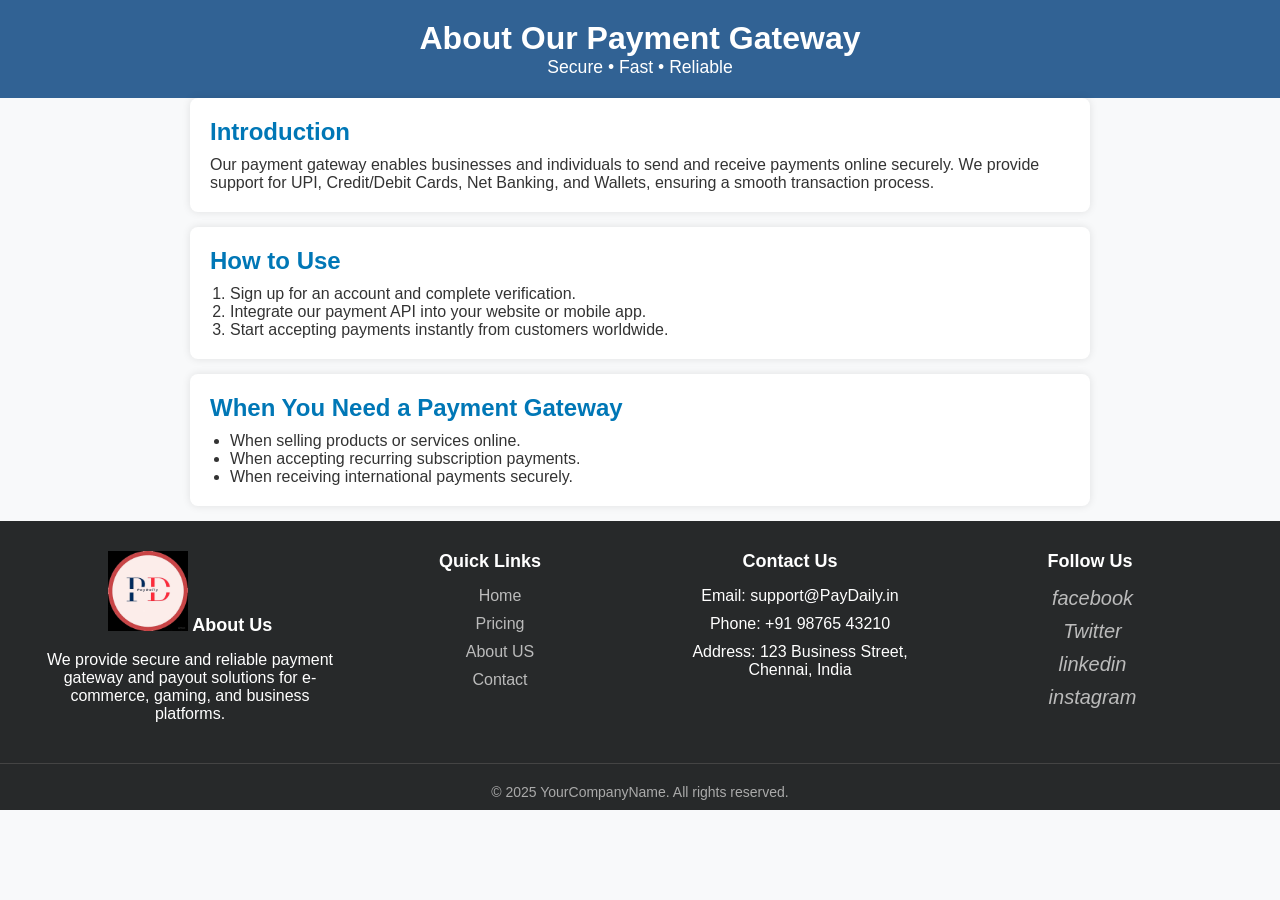
==== about.html @ c3dc52e2 "Add files via upload" ====
<!DOCTYPE html>
<html lang="en">
<head>
    <meta charset="UTF-8">
    <meta name="viewport" content="width=device-width, initial-scale=1.0">
    <title>About</title>
    <link rel="stylesheet" href="style.css">
   <style>
        body {
    font-family: Arial, sans-serif;
    margin: 0;
    padding: 0;
    background: #f8f9fa;
    color: #333;
}

header {
    background: #316294;
    color: white;
    text-align: center;
    padding: 20px 0;
}

header h1 {
    margin: 0;
    font-size: 2rem;
}

header p1 {
    margin: 5px 0 0;
    font-size: 1.1rem;
}

section {
    padding: 20px;
    max-width: 900px;
    margin: auto;
    background: white;
    margin-bottom: 15px;
    border-radius: 8px;
    box-shadow: 0 0 8px rgba(0,0,0,0.1);
}

section h2 {
    color: #0077b6;
    margin-bottom: 10px;
}

ol, ul {
    margin: 10px 0 0 20px;
}

footer {
    background: #27292a;
    color: white;
    text-align: center;
    padding: 10px 0;
}

   </style>
</head>
<body>
    <header>
        <h1>About Our Payment Gateway</h1>
        <p1>Secure • Fast • Reliable</p1>
    </header>

    <section class="about">
        <h2>Introduction</h2>
        <p1>
            Our payment gateway enables businesses and individuals to send and receive payments online securely.
            We provide support for UPI, Credit/Debit Cards, Net Banking, and Wallets, ensuring a smooth transaction process.
        </p1>
    </section>

    <section class="how-to-use">
        <h2>How to Use</h2>
        <ol>
            <li>Sign up for an account and complete verification.</li>
            <li>Integrate our payment API into your website or mobile app.</li>
            <li>Start accepting payments instantly from customers worldwide.</li>
        </ol>
    </section>

    <section class="when-needed">
        <h2>When You Need a Payment Gateway</h2>
        <ul>
            <li>When selling products or services online.</li>
            <li>When accepting recurring subscription payments.</li>
            <li>When receiving international payments securely.</li>
        </ul>
    </section>



  <!-- Footer page code-->
<footer>
  <div class="footer-container">
    
    <div class="footer-column">
      <h3>
         <img src="images\PDi.jpeg" height="80" width="80">
        About Us</h3>
      <p1>We provide secure and reliable payment gateway and payout solutions for e-commerce, gaming, and business platforms.</p1>
    </div>

    <div class="footer-column">
      <h3>Quick Links</h3>
      <ul>
        <li><a href="index.html">Home</a></li>
        <li><a href="#">Pricing</a></li>
        <li><a href="about.html">About US</a></li>
        <li><a href="contact.html">Contact</a></li>
      </ul>
    </div>

    <div class="footer-column">
      <h3>Contact Us</h3>
      <ul>
        <li>Email: support@PayDaily.in</li>
        <li>Phone: +91 98765 43210</li>
        <li>Address: 123 Business Street, Chennai, India</li>
      </ul>
    </div>

    <div class="footer-column">
      <h3>Follow Us</h3>
      <div class="footer-social">
        <ul>
       <li> <a href="#"><i class="fab fa-facebook-f">facebook</i></a></li>
       <li> <a href="#"><i class="fab fa-twitter">Twitter</i></a></li>
        <li><a href="#"><i class="fab fa-linkedin-in">linkedin</i></a></li>
       <li> <a href="#"><i class="fab fa-instagram">instagram</i></a></li>
        </ul>
      </div>
    </div>

  </div>

  <div class="footer-bottom">
    &copy; 2025 YourCompanyName. All rights reserved.
  </div>
</footer>
</body>
</html>
---- style.css ----
/* Reset default styles */
* {
  margin: 0;
  padding: 0;
  box-sizing: border-box;
}

body {
  font-family: 'Segoe UI', sans-serif;
  background-color: #f4f4f4;
}

/* Navbar styling */
.navbar {
  background-color: #0c0c0c;
  color: white;
  padding: 15px 30px;
  display: flex;
  justify-content: space-between;
  align-items: center;
  box-shadow: 0 2px 5px rgba(0, 0, 0, 0.2);
}

.logo {
  font-size: 24px;
  font-weight: bold;
}

.nav-links {
  list-style: none;
  display: flex;
  gap: 250px;
}

.nav-links li a {
  text-decoration: none;
  color: white;
  font-size: 16px;
  transition: color 0.3s;
}

.nav-links li a:hover {
   background-color: #002aff;
  color: #fff;
  border-radius: 100%;
}


 .dropdown-content {
      display: none;
      position: absolute;
      background-color: #181414;
      min-width: 200px;
      box-shadow: 0px 8px 16px rgba(0,0,0,0.2);
      z-index: 1;
    }

    /* Dropdown links */
    .dropdown-content a {
      float: none;
      color: #151212;
      padding: 12px 16px;
      text-decoration: none;
      display: block;
      text-align: left;
    }

     /* Hover effects */
    .navbar a:hover, .dropdown:hover {
      background-color: #555;
      color: rgb(69, 54, 54);
    }

    .dropdown-content a:hover {
      background-color: #2d2b2b;
      color: black;
    }

    /* Show dropdown on hover */
    .dropdown:hover .dropdown-content {
      display: block;
    }


    /*Image Container*/

 .image-container img {
      width: 40%;
      height: 10%;
      display: block;
 }

   
 
  

   

/* coundown the number */


    .counter-container {
      display: flex;
      gap: 50px;
       font-family: Arial, sans-serif;
      background: #f4f4f4;
      display: flex;
      justify-content: center;
      align-items: center;
     
    
    }

    .counter-box {
      background: #fff;
      padding: 30px;
      border-radius: 10px;
      text-align: center;
      box-shadow: 0 0 10px rgba(0,0,0,0.1);
    }

    .counter-number {
      font-size: 48px;
      font-weight: bold;
      color: #3498db;
    }

    .counter-label {
      font-size: 18px;
      color: #555;
      margin-top: 10px;
    }

    /* Image container 1*/
   
     .section {
      display: flex;
      flex-wrap: wrap;
      width: 100%;
      margin: 0 auto;
    }

    .image-box, .text-box {
      flex: 1 1 50%; /* 50% width */
      box-sizing: border-box;
      padding: 20px;
    }

    .image-box img {
      width: 100%;
      height: auto;
      display: block;
      border-radius: 8px;
    }

    .text-box {
      display: flex;
      flex-direction: column;
      justify-content: center;
    }

    .text-box h2 {
      font-size: 28px;
      margin-bottom: 10px;
    }

    .text-box p {
      font-size: 18px;
      line-height: 1.5;
    }

    /* Responsive for mobile */
    @media (max-width: 768px) {
      .image-box, .text-box {
        flex: 1 1 100%; /* stack on mobile */
      }
    }
  
    .rounded-img {
  width: 300px;
  border-radius: 20px;
}



.payment-container {
      display: flex;
      justify-content: center;
      align-items: center;
      gap: 60px;
      padding: 40px 0;
      background-color: #f9f9f9;
      flex-wrap: wrap; /* ensures mobile responsiveness */
    }

    .payment-option {
      text-align: center;
      font-family: Arial, sans-serif;
    }

    .payment-option img {
      width: 150px;
      height: 150px;
      object-fit: contain;
      transition: transform 0.3s;
    }

    .payment-option img:hover {
      transform: scale(1.1);
    }

    .payment-option p {
      margin-top: 10px;
      font-size: 14px;
      color: #333;
    }

    /* Responsive layout for smaller screens */
    @media (max-width: 600px) {
      .payment-container {
        flex-direction: column;
        gap: 20px;
      }
    }

     p {
      font-size: 18px;
      color: #333;
      line-height: 1.6;
      background-color: #f0f0f0;
      padding: 20px;
      border-left: 5px solid #007BFF;
      border-radius: 8px;
      box-shadow: 2px 2px 5px rgba(0, 0, 0, 0.1);
      max-width: 800px;
      margin: 40px auto;
      font-family: 'Segoe UI', Tahoma, Geneva, Verdana, sans-serif;
    }
    
  
  

/* footer page style*/

     footer {
      background-color: #222;
      color: #f4f4f4;
      padding: 40px 20px;
    }

    .footer-container {
      max-width: 1200px;
      margin: auto;
      display: flex;
      flex-wrap: wrap;
      justify-content: space-between;
    }

    .footer-column {
      flex: 1 1 250px;
      margin: 20px 0;
    }

    .footer-column h3 {
      color: #fff;
      margin-bottom: 15px;
      font-size: 18px;
    }

    .footer-column ul {
      list-style: none;
      padding: 0;
    }

    .footer-column ul li {
      margin-bottom: 10px;
    }

    .footer-column ul li a {
      color: #bbb;
      text-decoration: none;
      transition: color 0.3s;
    }

    .footer-column ul li a:hover {
      color: #fff;
    }

    .footer-social a {
      display: inline-block;
      margin-right: 15px;
      color: #bbb;
      font-size: 20px;
      transition: color 0.3s;
    }

    .footer-social a:hover {
      color: #fff;
    }

    .footer-bottom {
      text-align: center;
      padding-top: 20px;
      border-top: 1px solid #444;
      margin-top: 20px;
      font-size: 14px;
      color: #aaa;
    }

    @media screen and (max-width: 768px) {
      .footer-container {
        flex-direction: column;
        text-align: center;
      }
    }
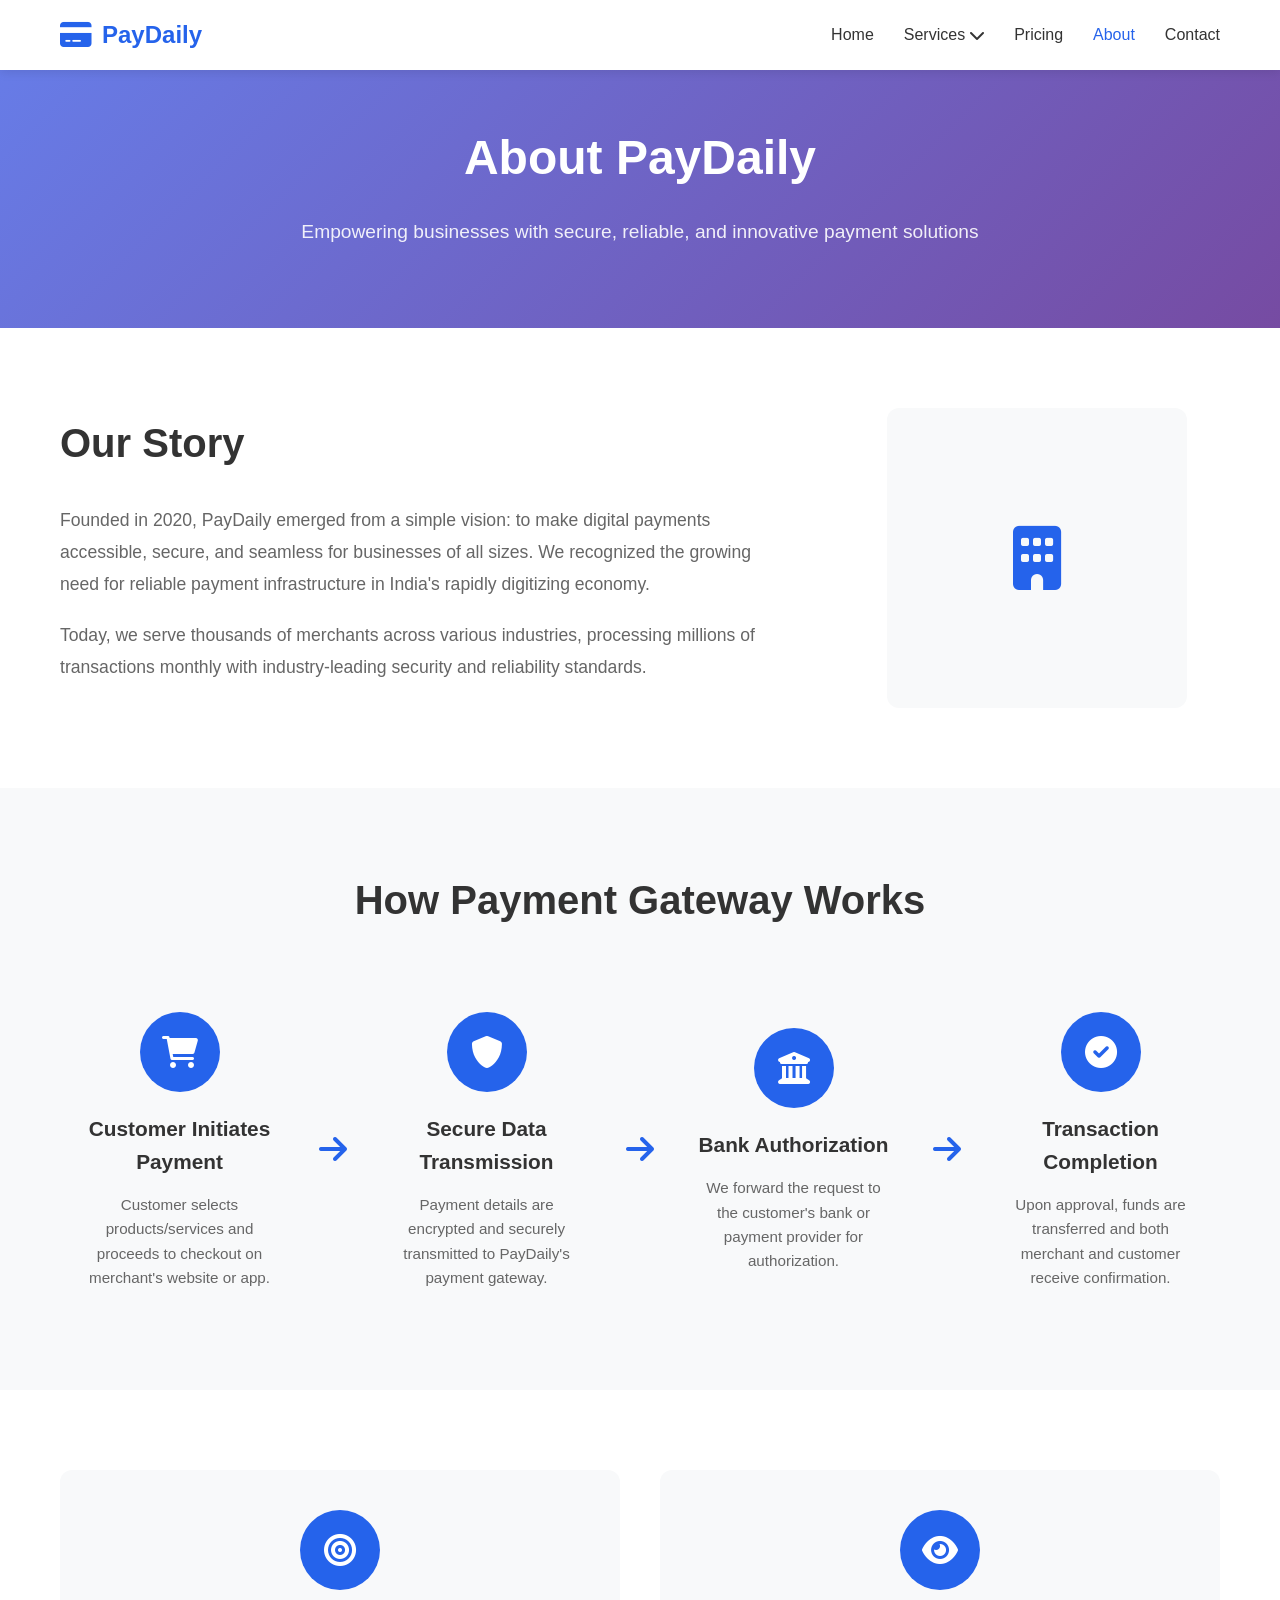
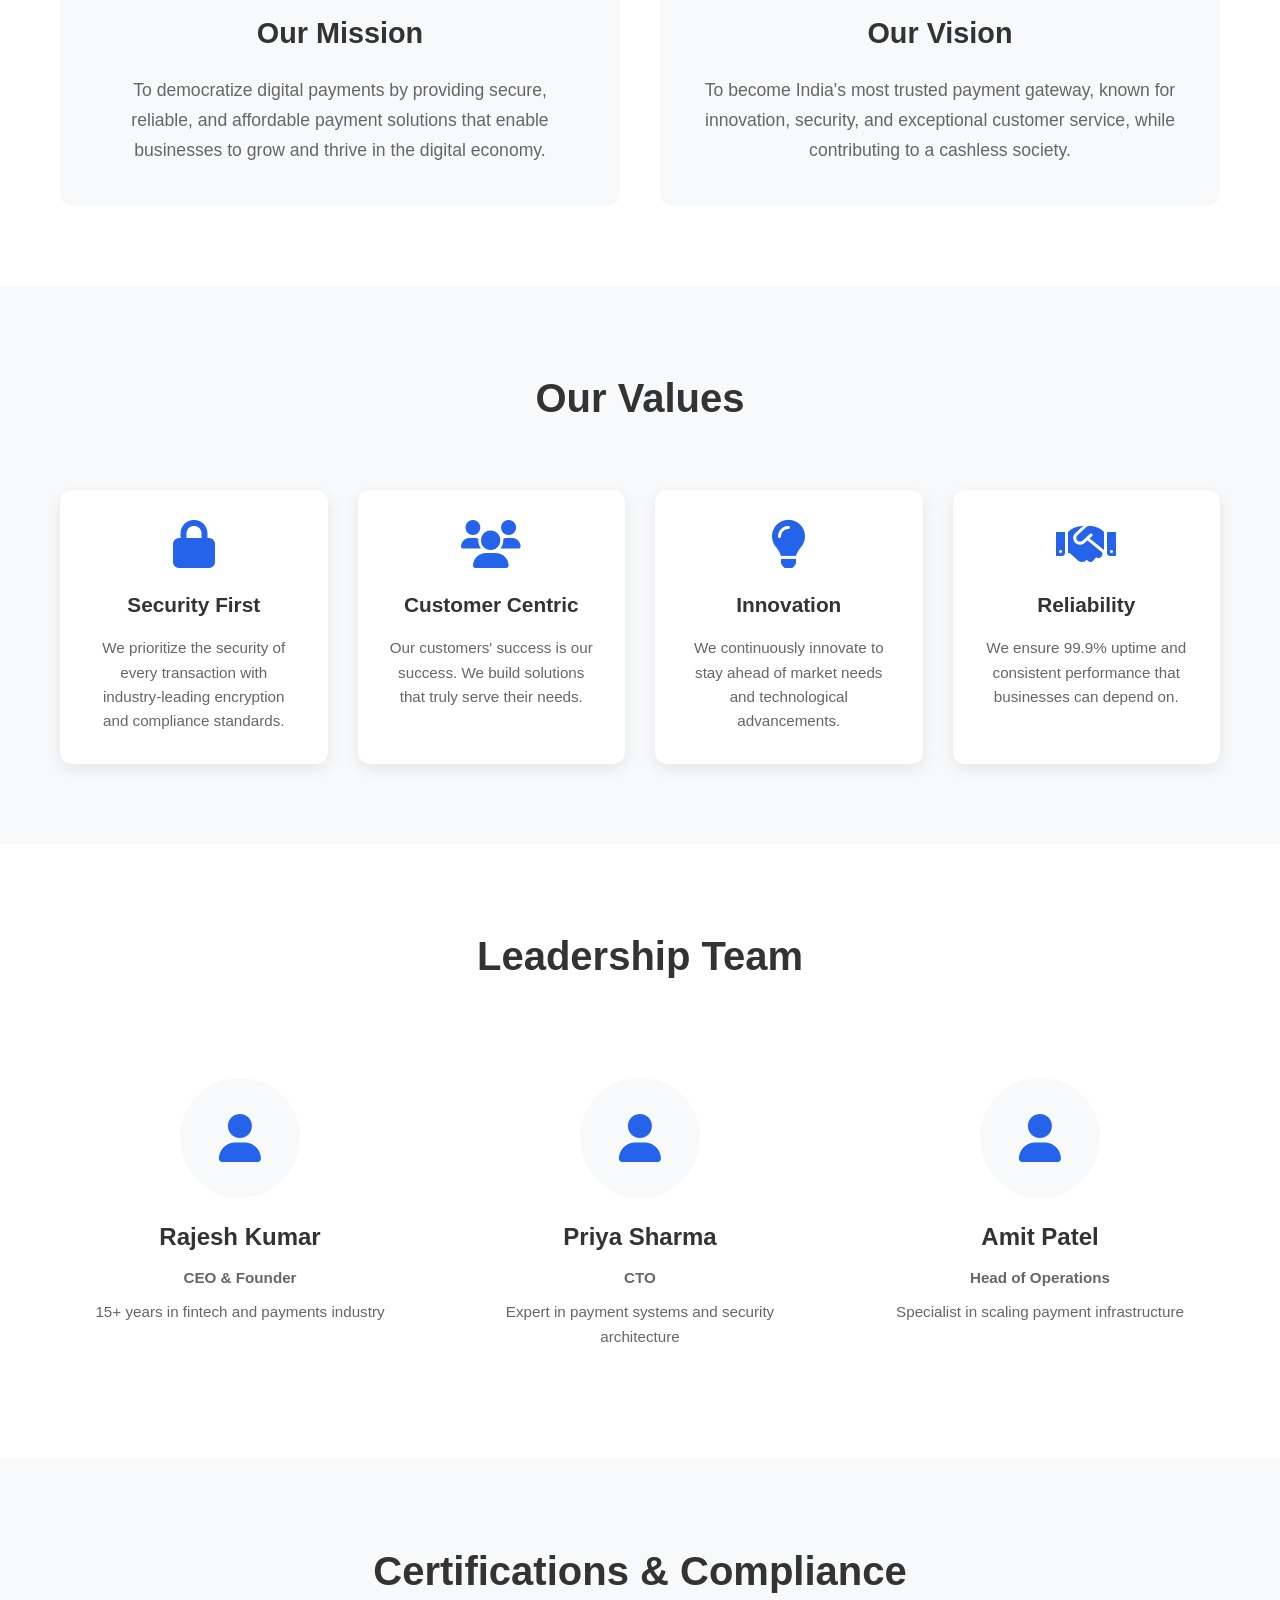
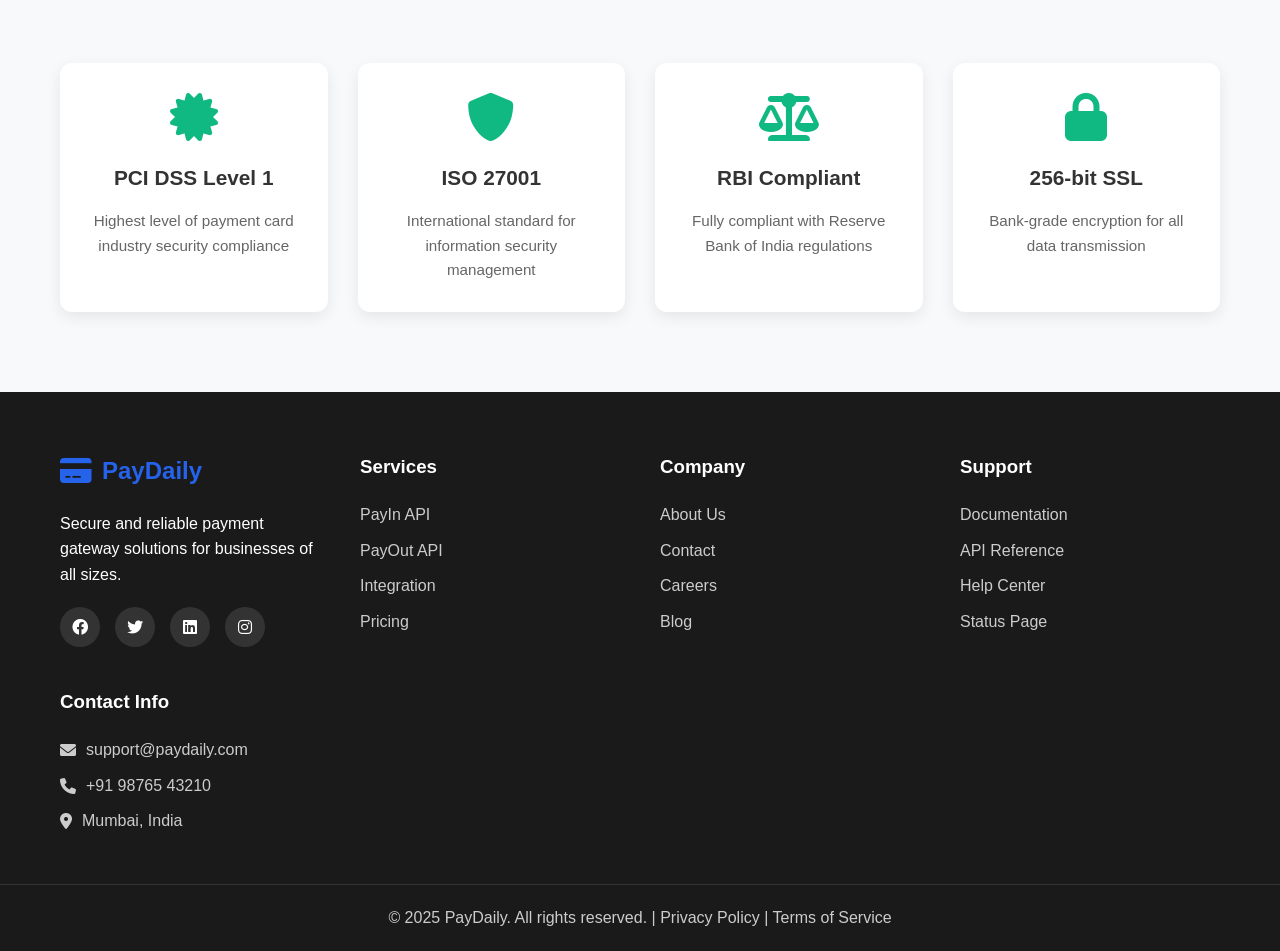
==== commit 3d629fd0: "PayDaily Payment Gateway Website" ====
--- a/about.html
+++ b/about.html
@@ -1,145 +1,284 @@
-<!DOCTYPE html>
-<html lang="en">
-<head>
-    <meta charset="UTF-8">
-    <meta name="viewport" content="width=device-width, initial-scale=1.0">
-    <title>About</title>
-    <link rel="stylesheet" href="style.css">
-   <style>
-        body {
-    font-family: Arial, sans-serif;
-    margin: 0;
-    padding: 0;
-    background: #f8f9fa;
-    color: #333;
-}
-
-header {
-    background: #316294;
-    color: white;
-    text-align: center;
-    padding: 20px 0;
-}
-
-header h1 {
-    margin: 0;
-    font-size: 2rem;
-}
-
-header p1 {
-    margin: 5px 0 0;
-    font-size: 1.1rem;
-}
-
-section {
-    padding: 20px;
-    max-width: 900px;
-    margin: auto;
-    background: white;
-    margin-bottom: 15px;
-    border-radius: 8px;
-    box-shadow: 0 0 8px rgba(0,0,0,0.1);
-}
-
-section h2 {
-    color: #0077b6;
-    margin-bottom: 10px;
-}
-
-ol, ul {
-    margin: 10px 0 0 20px;
-}
-
-footer {
-    background: #27292a;
-    color: white;
-    text-align: center;
-    padding: 10px 0;
-}
-
-   </style>
-</head>
-<body>
-    <header>
-        <h1>About Our Payment Gateway</h1>
-        <p1>Secure • Fast • Reliable</p1>
-    </header>
-
-    <section class="about">
-        <h2>Introduction</h2>
-        <p1>
-            Our payment gateway enables businesses and individuals to send and receive payments online securely.
-            We provide support for UPI, Credit/Debit Cards, Net Banking, and Wallets, ensuring a smooth transaction process.
-        </p1>
-    </section>
-
-    <section class="how-to-use">
-        <h2>How to Use</h2>
-        <ol>
-            <li>Sign up for an account and complete verification.</li>
-            <li>Integrate our payment API into your website or mobile app.</li>
-            <li>Start accepting payments instantly from customers worldwide.</li>
-        </ol>
-    </section>
-
-    <section class="when-needed">
-        <h2>When You Need a Payment Gateway</h2>
-        <ul>
-            <li>When selling products or services online.</li>
-            <li>When accepting recurring subscription payments.</li>
-            <li>When receiving international payments securely.</li>
-        </ul>
-    </section>
-
-
-
-  <!-- Footer page code-->
-<footer>
-  <div class="footer-container">
-    
-    <div class="footer-column">
-      <h3>
-         <img src="images\PDi.jpeg" height="80" width="80">
-        About Us</h3>
-      <p1>We provide secure and reliable payment gateway and payout solutions for e-commerce, gaming, and business platforms.</p1>
-    </div>
-
-    <div class="footer-column">
-      <h3>Quick Links</h3>
-      <ul>
-        <li><a href="index.html">Home</a></li>
-        <li><a href="#">Pricing</a></li>
-        <li><a href="about.html">About US</a></li>
-        <li><a href="contact.html">Contact</a></li>
-      </ul>
-    </div>
-
-    <div class="footer-column">
-      <h3>Contact Us</h3>
-      <ul>
-        <li>Email: support@PayDaily.in</li>
-        <li>Phone: +91 98765 43210</li>
-        <li>Address: 123 Business Street, Chennai, India</li>
-      </ul>
-    </div>
-
-    <div class="footer-column">
-      <h3>Follow Us</h3>
-      <div class="footer-social">
-        <ul>
-       <li> <a href="#"><i class="fab fa-facebook-f">facebook</i></a></li>
-       <li> <a href="#"><i class="fab fa-twitter">Twitter</i></a></li>
-        <li><a href="#"><i class="fab fa-linkedin-in">linkedin</i></a></li>
-       <li> <a href="#"><i class="fab fa-instagram">instagram</i></a></li>
-        </ul>
-      </div>
-    </div>
-
-  </div>
-
-  <div class="footer-bottom">
-    &copy; 2025 YourCompanyName. All rights reserved.
-  </div>
-</footer>
-</body>
-</html>
+<!DOCTYPE html>
+<html lang="en">
+<head>
+    <meta charset="UTF-8">
+    <meta name="viewport" content="width=device-width, initial-scale=1.0">
+    <title>About Us - PayDaily</title>
+    <link rel="stylesheet" href="styles.css">
+    <link href="https://cdnjs.cloudflare.com/ajax/libs/font-awesome/6.0.0/css/all.min.css" rel="stylesheet">
+</head>
+<body>
+    <!-- Navigation -->
+    <nav class="navbar">
+        <div class="nav-container">
+            <div class="logo">
+                <i class="fas fa-credit-card"></i>
+                <span>PayDaily</span>
+            </div>
+            <ul class="nav-menu">
+                <li><a href="index.html" class="nav-link">Home</a></li>
+                <li class="dropdown">
+                    <a href="#" class="nav-link">Services <i class="fas fa-chevron-down"></i></a>
+                    <div class="dropdown-content">
+                        <a href="index.html#payin">PayIn API</a>
+                        <a href="index.html#payout">PayOut API</a>
+                        <a href="index.html#integration">Integration</a>
+                    </div>
+                </li>
+                <li><a href="index.html#pricing" class="nav-link">Pricing</a></li>
+                <li><a href="about.html" class="nav-link active">About</a></li>
+                <li><a href="contact.html" class="nav-link">Contact</a></li>
+            </ul>
+            <div class="hamburger">
+                <span></span>
+                <span></span>
+                <span></span>
+            </div>
+        </div>
+    </nav>
+
+    <!-- About Hero -->
+    <section class="about-hero">
+        <div class="container">
+            <h1>About PayDaily</h1>
+            <p>Empowering businesses with secure, reliable, and innovative payment solutions</p>
+        </div>
+    </section>
+
+    <!-- Company Story -->
+    <section class="company-story">
+        <div class="container">
+            <div class="story-content">
+                <div class="story-text">
+                    <h2>Our Story</h2>
+                    <p>Founded in 2020, PayDaily emerged from a simple vision: to make digital payments accessible, secure, and seamless for businesses of all sizes. We recognized the growing need for reliable payment infrastructure in India's rapidly digitizing economy.</p>
+                    <p>Today, we serve thousands of merchants across various industries, processing millions of transactions monthly with industry-leading security and reliability standards.</p>
+                </div>
+                <div class="story-image">
+                    <div class="image-placeholder">
+                        <i class="fas fa-building"></i>
+                    </div>
+                </div>
+            </div>
+        </div>
+    </section>
+
+    <!-- Payment Process -->
+    <section class="payment-process">
+        <div class="container">
+            <h2>How Payment Gateway Works</h2>
+            <div class="process-steps">
+                <div class="process-step">
+                    <div class="step-icon">
+                        <i class="fas fa-shopping-cart"></i>
+                    </div>
+                    <h3>Customer Initiates Payment</h3>
+                    <p>Customer selects products/services and proceeds to checkout on merchant's website or app.</p>
+                </div>
+                <div class="process-arrow">
+                    <i class="fas fa-arrow-right"></i>
+                </div>
+                <div class="process-step">
+                    <div class="step-icon">
+                        <i class="fas fa-shield-alt"></i>
+                    </div>
+                    <h3>Secure Data Transmission</h3>
+                    <p>Payment details are encrypted and securely transmitted to PayDaily's payment gateway.</p>
+                </div>
+                <div class="process-arrow">
+                    <i class="fas fa-arrow-right"></i>
+                </div>
+                <div class="process-step">
+                    <div class="step-icon">
+                        <i class="fas fa-university"></i>
+                    </div>
+                    <h3>Bank Authorization</h3>
+                    <p>We forward the request to the customer's bank or payment provider for authorization.</p>
+                </div>
+                <div class="process-arrow">
+                    <i class="fas fa-arrow-right"></i>
+                </div>
+                <div class="process-step">
+                    <div class="step-icon">
+                        <i class="fas fa-check-circle"></i>
+                    </div>
+                    <h3>Transaction Completion</h3>
+                    <p>Upon approval, funds are transferred and both merchant and customer receive confirmation.</p>
+                </div>
+            </div>
+        </div>
+    </section>
+
+    <!-- Mission & Vision -->
+    <section class="mission-vision">
+        <div class="container">
+            <div class="mv-grid">
+                <div class="mv-card">
+                    <div class="mv-icon">
+                        <i class="fas fa-bullseye"></i>
+                    </div>
+                    <h3>Our Mission</h3>
+                    <p>To democratize digital payments by providing secure, reliable, and affordable payment solutions that enable businesses to grow and thrive in the digital economy.</p>
+                </div>
+                <div class="mv-card">
+                    <div class="mv-icon">
+                        <i class="fas fa-eye"></i>
+                    </div>
+                    <h3>Our Vision</h3>
+                    <p>To become India's most trusted payment gateway, known for innovation, security, and exceptional customer service, while contributing to a cashless society.</p>
+                </div>
+            </div>
+        </div>
+    </section>
+
+    <!-- Company Values -->
+    <section class="company-values">
+        <div class="container">
+            <h2>Our Values</h2>
+            <div class="values-grid">
+                <div class="value-card">
+                    <i class="fas fa-lock"></i>
+                    <h3>Security First</h3>
+                    <p>We prioritize the security of every transaction with industry-leading encryption and compliance standards.</p>
+                </div>
+                <div class="value-card">
+                    <i class="fas fa-users"></i>
+                    <h3>Customer Centric</h3>
+                    <p>Our customers' success is our success. We build solutions that truly serve their needs.</p>
+                </div>
+                <div class="value-card">
+                    <i class="fas fa-lightbulb"></i>
+                    <h3>Innovation</h3>
+                    <p>We continuously innovate to stay ahead of market needs and technological advancements.</p>
+                </div>
+                <div class="value-card">
+                    <i class="fas fa-handshake"></i>
+                    <h3>Reliability</h3>
+                    <p>We ensure 99.9% uptime and consistent performance that businesses can depend on.</p>
+                </div>
+            </div>
+        </div>
+    </section>
+
+    <!-- Team Section -->
+    <section class="team-section">
+        <div class="container">
+            <h2>Leadership Team</h2>
+            <div class="team-grid">
+                <div class="team-member">
+                    <div class="member-photo">
+                        <i class="fas fa-user"></i>
+                    </div>
+                    <h3>Rajesh Kumar</h3>
+                    <p class="member-role">CEO & Founder</p>
+                    <p>15+ years in fintech and payments industry</p>
+                </div>
+                <div class="team-member">
+                    <div class="member-photo">
+                        <i class="fas fa-user"></i>
+                    </div>
+                    <h3>Priya Sharma</h3>
+                    <p class="member-role">CTO</p>
+                    <p>Expert in payment systems and security architecture</p>
+                </div>
+                <div class="team-member">
+                    <div class="member-photo">
+                        <i class="fas fa-user"></i>
+                    </div>
+                    <h3>Amit Patel</h3>
+                    <p class="member-role">Head of Operations</p>
+                    <p>Specialist in scaling payment infrastructure</p>
+                </div>
+            </div>
+        </div>
+    </section>
+
+    <!-- Certifications -->
+    <section class="certifications">
+        <div class="container">
+            <h2>Certifications & Compliance</h2>
+            <div class="cert-grid">
+                <div class="cert-card">
+                    <i class="fas fa-certificate"></i>
+                    <h3>PCI DSS Level 1</h3>
+                    <p>Highest level of payment card industry security compliance</p>
+                </div>
+                <div class="cert-card">
+                    <i class="fas fa-shield-alt"></i>
+                    <h3>ISO 27001</h3>
+                    <p>International standard for information security management</p>
+                </div>
+                <div class="cert-card">
+                    <i class="fas fa-balance-scale"></i>
+                    <h3>RBI Compliant</h3>
+                    <p>Fully compliant with Reserve Bank of India regulations</p>
+                </div>
+                <div class="cert-card">
+                    <i class="fas fa-lock"></i>
+                    <h3>256-bit SSL</h3>
+                    <p>Bank-grade encryption for all data transmission</p>
+                </div>
+            </div>
+        </div>
+    </section>
+
+    <!-- Footer -->
+    <footer class="footer">
+        <div class="footer-container">
+            <div class="footer-section">
+                <div class="footer-logo">
+                    <i class="fas fa-credit-card"></i>
+                    <span>PayDaily</span>
+                </div>
+                <p>Secure and reliable payment gateway solutions for businesses of all sizes.</p>
+                <div class="social-links">
+                    <a href="#"><i class="fab fa-facebook"></i></a>
+                    <a href="#"><i class="fab fa-twitter"></i></a>
+                    <a href="#"><i class="fab fa-linkedin"></i></a>
+                    <a href="#"><i class="fab fa-instagram"></i></a>
+                </div>
+            </div>
+            <div class="footer-section">
+                <h3>Services</h3>
+                <ul>
+                    <li><a href="index.html#payin">PayIn API</a></li>
+                    <li><a href="index.html#payout">PayOut API</a></li>
+                    <li><a href="index.html#integration">Integration</a></li>
+                    <li><a href="index.html#pricing">Pricing</a></li>
+                </ul>
+            </div>
+            <div class="footer-section">
+                <h3>Company</h3>
+                <ul>
+                    <li><a href="about.html">About Us</a></li>
+                    <li><a href="contact.html">Contact</a></li>
+                    <li><a href="#">Careers</a></li>
+                    <li><a href="#">Blog</a></li>
+                </ul>
+            </div>
+            <div class="footer-section">
+                <h3>Support</h3>
+                <ul>
+                    <li><a href="#">Documentation</a></li>
+                    <li><a href="#">API Reference</a></li>
+                    <li><a href="#">Help Center</a></li>
+                    <li><a href="#">Status Page</a></li>
+                </ul>
+            </div>
+            <div class="footer-section">
+                <h3>Contact Info</h3>
+                <div class="contact-info">
+                    <p><i class="fas fa-envelope"></i> support@paydaily.com</p>
+                    <p><i class="fas fa-phone"></i> +91 98765 43210</p>
+                    <p><i class="fas fa-map-marker-alt"></i> Mumbai, India</p>
+                </div>
+            </div>
+        </div>
+        <div class="footer-bottom">
+            <p>&copy; 2025 PayDaily. All rights reserved. | Privacy Policy | Terms of Service</p>
+        </div>
+    </footer>
+
+    <script src="script.js"></script>
+</body>
+</html>
--- a/styles.css
+++ b/styles.css
@@ -0,0 +1,1336 @@
+/* Reset and Base Styles */
+* {
+    margin: 0;
+    padding: 0;
+    box-sizing: border-box;
+}
+
+body {
+    font-family: 'Segoe UI', Tahoma, Geneva, Verdana, sans-serif;
+    line-height: 1.6;
+    color: #333;
+    background-color: #fff;
+}
+
+.container {
+    max-width: 1200px;
+    margin: 0 auto;
+    padding: 0 20px;
+}
+
+/* Navigation */
+.navbar {
+    background: #fff;
+    box-shadow: 0 2px 10px rgba(0,0,0,0.1);
+    position: fixed;
+    top: 0;
+    width: 100%;
+    z-index: 1000;
+    transition: all 0.3s ease;
+}
+
+.nav-container {
+    max-width: 1200px;
+    margin: 0 auto;
+    padding: 0 20px;
+    display: flex;
+    justify-content: space-between;
+    align-items: center;
+    height: 70px;
+}
+
+.logo {
+    display: flex;
+    align-items: center;
+    gap: 10px;
+    font-size: 24px;
+    font-weight: bold;
+    color: #2563eb;
+}
+
+.logo i {
+    font-size: 28px;
+}
+
+.nav-menu {
+    display: flex;
+    list-style: none;
+    gap: 30px;
+    align-items: center;
+}
+
+.nav-link {
+    text-decoration: none;
+    color: #333;
+    font-weight: 500;
+    transition: color 0.3s ease;
+    display: flex;
+    align-items: center;
+    gap: 5px;
+}
+
+.nav-link:hover,
+.nav-link.active {
+    color: #2563eb;
+}
+
+.dropdown {
+    position: relative;
+}
+
+.dropdown-content {
+    display: none;
+    position: absolute;
+    top: 100%;
+    left: 0;
+    background: #fff;
+    min-width: 200px;
+    box-shadow: 0 8px 16px rgba(0,0,0,0.1);
+    border-radius: 8px;
+    padding: 10px 0;
+    z-index: 1001;
+}
+
+.dropdown:hover .dropdown-content {
+    display: block;
+}
+
+.dropdown-content a {
+    display: block;
+    padding: 10px 20px;
+    text-decoration: none;
+    color: #333;
+    transition: background-color 0.3s ease;
+}
+
+.dropdown-content a:hover {
+    background-color: #f8f9fa;
+    color: #2563eb;
+}
+
+.hamburger {
+    display: none;
+    flex-direction: column;
+    cursor: pointer;
+}
+
+.hamburger span {
+    width: 25px;
+    height: 3px;
+    background: #333;
+    margin: 3px 0;
+    transition: 0.3s;
+}
+
+/* Hero Section */
+.hero {
+    padding: 120px 0 80px;
+    background: linear-gradient(135deg, #667eea 0%, #764ba2 100%);
+    color: white;
+    overflow: hidden;
+}
+
+.hero-container {
+    max-width: 1200px;
+    margin: 0 auto;
+    padding: 0 20px;
+    display: grid;
+    grid-template-columns: 1fr 1fr;
+    gap: 60px;
+    align-items: center;
+}
+
+.hero-content h1 {
+    font-size: 3.5rem;
+    font-weight: 700;
+    margin-bottom: 20px;
+    line-height: 1.2;
+}
+
+.hero-content p {
+    font-size: 1.2rem;
+    margin-bottom: 30px;
+    opacity: 0.9;
+}
+
+.hero-buttons {
+    display: flex;
+    gap: 20px;
+    margin-bottom: 40px;
+}
+
+.btn {
+    padding: 15px 30px;
+    border-radius: 8px;
+    text-decoration: none;
+    font-weight: 600;
+    transition: all 0.3s ease;
+    display: inline-block;
+    text-align: center;
+    border: none;
+    cursor: pointer;
+    font-size: 16px;
+}
+
+.btn-primary {
+    background: #fff;
+    color: #2563eb;
+}
+
+.btn-primary:hover {
+    background: #f8f9fa;
+    transform: translateY(-2px);
+}
+
+.btn-secondary {
+    background: transparent;
+    color: #fff;
+    border: 2px solid #fff;
+}
+
+.btn-secondary:hover {
+    background: #fff;
+    color: #2563eb;
+}
+
+.btn-outline {
+    background: transparent;
+    color: #2563eb;
+    border: 2px solid #2563eb;
+}
+
+.btn-outline:hover {
+    background: #2563eb;
+    color: #fff;
+}
+
+.trust-indicators {
+    display: flex;
+    gap: 30px;
+    font-size: 14px;
+    opacity: 0.9;
+}
+
+.trust-indicators span {
+    display: flex;
+    align-items: center;
+    gap: 8px;
+}
+
+.payment-card {
+    background: rgba(255,255,255,0.1);
+    backdrop-filter: blur(10px);
+    border-radius: 20px;
+    padding: 40px;
+    border: 1px solid rgba(255,255,255,0.2);
+}
+
+.card-header {
+    display: flex;
+    justify-content: space-between;
+    align-items: center;
+    margin-bottom: 30px;
+}
+
+.card-header h3 {
+    font-size: 1.5rem;
+}
+
+.card-header i {
+    font-size: 2rem;
+}
+
+.payment-methods {
+    display: grid;
+    grid-template-columns: repeat(2, 1fr);
+    gap: 20px;
+}
+
+.method {
+    background: rgba(255,255,255,0.1);
+    padding: 20px;
+    border-radius: 12px;
+    text-align: center;
+    font-size: 2rem;
+    transition: transform 0.3s ease;
+}
+
+.method:hover {
+    transform: scale(1.05);
+}
+
+/* Payment Methods Section */
+.payment-methods-section {
+    padding: 80px 0;
+    background: #f8f9fa;
+}
+
+.payment-methods-section h2 {
+    text-align: center;
+    font-size: 2.5rem;
+    margin-bottom: 60px;
+    color: #333;
+}
+
+.methods-grid {
+    display: grid;
+    grid-template-columns: repeat(auto-fit, minmax(300px, 1fr));
+    gap: 30px;
+}
+
+.method-card {
+    background: #fff;
+    padding: 40px 30px;
+    border-radius: 12px;
+    text-align: center;
+    box-shadow: 0 5px 15px rgba(0,0,0,0.08);
+    transition: transform 0.3s ease, box-shadow 0.3s ease;
+}
+
+.method-card:hover {
+    transform: translateY(-5px);
+    box-shadow: 0 15px 30px rgba(0,0,0,0.15);
+}
+
+.method-card i {
+    font-size: 3rem;
+    color: #2563eb;
+    margin-bottom: 20px;
+}
+
+.method-card h3 {
+    font-size: 1.5rem;
+    margin-bottom: 15px;
+    color: #333;
+}
+
+.method-card p {
+    color: #666;
+    font-size: 1rem;
+}
+
+/* API Services */
+.api-services {
+    padding: 80px 0;
+    background: #fff;
+}
+
+.api-services h2 {
+    text-align: center;
+    font-size: 2.5rem;
+    margin-bottom: 60px;
+    color: #333;
+}
+
+.api-grid {
+    display: grid;
+    grid-template-columns: repeat(auto-fit, minmax(500px, 1fr));
+    gap: 40px;
+}
+
+.api-card {
+    background: #fff;
+    padding: 40px;
+    border-radius: 12px;
+    box-shadow: 0 5px 15px rgba(0,0,0,0.08);
+    border-left: 5px solid #2563eb;
+}
+
+.api-icon {
+    width: 60px;
+    height: 60px;
+    background: #2563eb;
+    border-radius: 50%;
+    display: flex;
+    align-items: center;
+    justify-content: center;
+    margin-bottom: 20px;
+}
+
+.api-icon i {
+    font-size: 1.5rem;
+    color: #fff;
+}
+
+.api-card h3 {
+    font-size: 1.8rem;
+    margin-bottom: 15px;
+    color: #333;
+}
+
+.api-card p {
+    color: #666;
+    margin-bottom: 20px;
+    font-size: 1.1rem;
+}
+
+.api-card ul {
+    list-style: none;
+    margin-bottom: 30px;
+}
+
+.api-card ul li {
+    padding: 8px 0;
+    color: #666;
+    position: relative;
+    padding-left: 25px;
+}
+
+.api-card ul li:before {
+    content: "✓";
+    position: absolute;
+    left: 0;
+    color: #10b981;
+    font-weight: bold;
+}
+
+/* Pricing Section */
+.pricing {
+    padding: 80px 0;
+    background: #f8f9fa;
+}
+
+.pricing h2 {
+    text-align: center;
+    font-size: 2.5rem;
+    margin-bottom: 20px;
+    color: #333;
+}
+
+.pricing-subtitle {
+    text-align: center;
+    font-size: 1.2rem;
+    color: #666;
+    margin-bottom: 60px;
+}
+
+.pricing-grid {
+    display: grid;
+    grid-template-columns: repeat(auto-fit, minmax(300px, 1fr));
+    gap: 30px;
+}
+
+.pricing-card {
+    background: #fff;
+    padding: 40px 30px;
+    border-radius: 12px;
+    text-align: center;
+    box-shadow: 0 5px 15px rgba(0,0,0,0.08);
+    position: relative;
+    transition: transform 0.3s ease;
+}
+
+.pricing-card:hover {
+    transform: translateY(-5px);
+}
+
+.pricing-card.featured {
+    border: 2px solid #2563eb;
+    transform: scale(1.05);
+}
+
+.popular-badge {
+    position: absolute;
+    top: -15px;
+    left: 50%;
+    transform: translateX(-50%);
+    background: #2563eb;
+    color: #fff;
+    padding: 8px 20px;
+    border-radius: 20px;
+    font-size: 14px;
+    font-weight: 600;
+}
+
+.pricing-card h3 {
+    font-size: 1.5rem;
+    margin-bottom: 20px;
+    color: #333;
+}
+
+.price {
+    font-size: 3rem;
+    font-weight: 700;
+    color: #2563eb;
+    margin-bottom: 10px;
+}
+
+.price-desc {
+    color: #666;
+    margin-bottom: 30px;
+}
+
+.pricing-card ul {
+    list-style: none;
+    text-align: left;
+}
+
+.pricing-card ul li {
+    padding: 10px 0;
+    color: #666;
+    position: relative;
+    padding-left: 25px;
+}
+
+.pricing-card ul li:before {
+    content: "✓";
+    position: absolute;
+    left: 0;
+    color: #10b981;
+    font-weight: bold;
+}
+
+/* Integration Section */
+.integration {
+    padding: 80px 0;
+    background: #fff;
+}
+
+.integration h2 {
+    text-align: center;
+    font-size: 2.5rem;
+    margin-bottom: 60px;
+    color: #333;
+}
+
+.integration-content {
+    display: grid;
+    grid-template-columns: 1fr 1fr;
+    gap: 60px;
+    align-items: start;
+}
+
+.integration-steps {
+    display: flex;
+    flex-direction: column;
+    gap: 30px;
+}
+
+.step {
+    display: flex;
+    align-items: flex-start;
+    gap: 20px;
+}
+
+.step-number {
+    width: 50px;
+    height: 50px;
+    background: #2563eb;
+    color: #fff;
+    border-radius: 50%;
+    display: flex;
+    align-items: center;
+    justify-content: center;
+    font-weight: bold;
+    font-size: 1.2rem;
+    flex-shrink: 0;
+}
+
+.step h3 {
+    font-size: 1.3rem;
+    margin-bottom: 10px;
+    color: #333;
+}
+
+.step p {
+    color: #666;
+}
+
+.code-example {
+    background: #1a1a1a;
+    border-radius: 12px;
+    padding: 30px;
+    color: #fff;
+}
+
+.code-example h3 {
+    margin-bottom: 20px;
+    color: #fff;
+}
+
+.code-example pre {
+    background: transparent;
+    border: none;
+    padding: 0;
+    margin: 0;
+    overflow-x: auto;
+}
+
+.code-example code {
+    font-family: 'Courier New', monospace;
+    font-size: 14px;
+    line-height: 1.6;
+}
+
+/* Stats Section */
+.stats {
+    padding: 80px 0;
+    background: #2563eb;
+    color: #fff;
+}
+
+.stats-grid {
+    display: grid;
+    grid-template-columns: repeat(auto-fit, minmax(250px, 1fr));
+    gap: 40px;
+}
+
+.stat-card {
+    text-align: center;
+}
+
+.stat-number {
+    font-size: 3rem;
+    font-weight: 700;
+    margin-bottom: 10px;
+}
+
+.stat-label {
+    font-size: 1.1rem;
+    opacity: 0.9;
+}
+
+/* Footer */
+.footer {
+    background: #1a1a1a;
+    color: #fff;
+    padding: 60px 0 20px;
+}
+
+.footer-container {
+    max-width: 1200px;
+    margin: 0 auto;
+    padding: 0 20px;
+    display: grid;
+    grid-template-columns: repeat(auto-fit, minmax(250px, 1fr));
+    gap: 40px;
+}
+
+.footer-logo {
+    display: flex;
+    align-items: center;
+    gap: 10px;
+    font-size: 24px;
+    font-weight: bold;
+    color: #2563eb;
+    margin-bottom: 20px;
+}
+
+.footer-logo i {
+    font-size: 28px;
+}
+
+.footer-section h3 {
+    margin-bottom: 20px;
+    color: #fff;
+}
+
+.footer-section ul {
+    list-style: none;
+}
+
+.footer-section ul li {
+    margin-bottom: 10px;
+}
+
+.footer-section ul li a {
+    color: #ccc;
+    text-decoration: none;
+    transition: color 0.3s ease;
+}
+
+.footer-section ul li a:hover {
+    color: #2563eb;
+}
+
+.social-links {
+    display: flex;
+    gap: 15px;
+    margin-top: 20px;
+}
+
+.social-links a {
+    width: 40px;
+    height: 40px;
+    background: #333;
+    border-radius: 50%;
+    display: flex;
+    align-items: center;
+    justify-content: center;
+    color: #fff;
+    text-decoration: none;
+    transition: background-color 0.3s ease;
+}
+
+.social-links a:hover {
+    background: #2563eb;
+}
+
+.contact-info p {
+    margin-bottom: 10px;
+    color: #ccc;
+    display: flex;
+    align-items: center;
+    gap: 10px;
+}
+
+.footer-bottom {
+    border-top: 1px solid #333;
+    margin-top: 40px;
+    padding-top: 20px;
+    text-align: center;
+    color: #ccc;
+}
+
+/* About Page Styles */
+.about-hero {
+    padding: 120px 0 80px;
+    background: linear-gradient(135deg, #667eea 0%, #764ba2 100%);
+    color: white;
+    text-align: center;
+}
+
+.about-hero h1 {
+    font-size: 3rem;
+    margin-bottom: 20px;
+}
+
+.about-hero p {
+    font-size: 1.2rem;
+    opacity: 0.9;
+}
+
+.company-story {
+    padding: 80px 0;
+    background: #fff;
+}
+
+.story-content {
+    display: grid;
+    grid-template-columns: 2fr 1fr;
+    gap: 60px;
+    align-items: center;
+}
+
+.story-text h2 {
+    font-size: 2.5rem;
+    margin-bottom: 30px;
+    color: #333;
+}
+
+.story-text p {
+    font-size: 1.1rem;
+    color: #666;
+    margin-bottom: 20px;
+    line-height: 1.8;
+}
+
+.story-image {
+    display: flex;
+    justify-content: center;
+}
+
+.image-placeholder {
+    width: 300px;
+    height: 300px;
+    background: #f8f9fa;
+    border-radius: 12px;
+    display: flex;
+    align-items: center;
+    justify-content: center;
+    font-size: 4rem;
+    color: #2563eb;
+}
+
+.payment-process {
+    padding: 80px 0;
+    background: #f8f9fa;
+}
+
+.payment-process h2 {
+    text-align: center;
+    font-size: 2.5rem;
+    margin-bottom: 60px;
+    color: #333;
+}
+
+.process-steps {
+    display: flex;
+    justify-content: space-between;
+    align-items: center;
+    flex-wrap: wrap;
+    gap: 20px;
+}
+
+.process-step {
+    flex: 1;
+    min-width: 200px;
+    text-align: center;
+    padding: 20px;
+}
+
+.step-icon {
+    width: 80px;
+    height: 80px;
+    background: #2563eb;
+    border-radius: 50%;
+    display: flex;
+    align-items: center;
+    justify-content: center;
+    margin: 0 auto 20px;
+    font-size: 2rem;
+    color: #fff;
+}
+
+.process-step h3 {
+    font-size: 1.3rem;
+    margin-bottom: 15px;
+    color: #333;
+}
+
+.process-step p {
+    color: #666;
+    font-size: 0.95rem;
+}
+
+.process-arrow {
+    font-size: 2rem;
+    color: #2563eb;
+}
+
+.mission-vision {
+    padding: 80px 0;
+    background: #fff;
+}
+
+.mv-grid {
+    display: grid;
+    grid-template-columns: repeat(auto-fit, minmax(400px, 1fr));
+    gap: 40px;
+}
+
+.mv-card {
+    background: #f8f9fa;
+    padding: 40px;
+    border-radius: 12px;
+    text-align: center;
+}
+
+.mv-icon {
+    width: 80px;
+    height: 80px;
+    background: #2563eb;
+    border-radius: 50%;
+    display: flex;
+    align-items: center;
+    justify-content: center;
+    margin: 0 auto 20px;
+    font-size: 2rem;
+    color: #fff;
+}
+
+.mv-card h3 {
+    font-size: 1.8rem;
+    margin-bottom: 20px;
+    color: #333;
+}
+
+.mv-card p {
+    color: #666;
+    font-size: 1.1rem;
+    line-height: 1.7;
+}
+
+.company-values {
+    padding: 80px 0;
+    background: #f8f9fa;
+}
+
+.company-values h2 {
+    text-align: center;
+    font-size: 2.5rem;
+    margin-bottom: 60px;
+    color: #333;
+}
+
+.values-grid {
+    display: grid;
+    grid-template-columns: repeat(auto-fit, minmax(250px, 1fr));
+    gap: 30px;
+}
+
+.value-card {
+    background: #fff;
+    padding: 30px;
+    border-radius: 12px;
+    text-align: center;
+    box-shadow: 0 5px 15px rgba(0,0,0,0.08);
+}
+
+.value-card i {
+    font-size: 3rem;
+    color: #2563eb;
+    margin-bottom: 20px;
+}
+
+.value-card h3 {
+    font-size: 1.3rem;
+    margin-bottom: 15px;
+    color: #333;
+}
+
+.value-card p {
+    color: #666;
+    font-size: 0.95rem;
+}
+
+.team-section {
+    padding: 80px 0;
+    background: #fff;
+}
+
+.team-section h2 {
+    text-align: center;
+    font-size: 2.5rem;
+    margin-bottom: 60px;
+    color: #333;
+}
+
+.team-grid {
+    display: grid;
+    grid-template-columns: repeat(auto-fit, minmax(300px, 1fr));
+    gap: 40px;
+}
+
+.team-member {
+    text-align: center;
+    padding: 30px;
+}
+
+.member-photo {
+    width: 120px;
+    height: 120px;
+    background: #f8f9fa;
+    border-radius: 50%;
+    display: flex;
+    align-items: center;
+    justify-content: center;
+    margin: 0 auto 20px;
+    font-size: 3rem;
+    color: #2563eb;
+}
+
+.team-member h3 {
+    font-size: 1.5rem;
+    margin-bottom: 10px;
+    color: #333;
+}
+
+.member-role {
+    color: #2563eb;
+    font-weight: 600;
+    margin-bottom: 10px;
+}
+
+.team-member p {
+    color: #666;
+    font-size: 0.95rem;
+}
+
+.certifications {
+    padding: 80px 0;
+    background: #f8f9fa;
+}
+
+.certifications h2 {
+    text-align: center;
+    font-size: 2.5rem;
+    margin-bottom: 60px;
+    color: #333;
+}
+
+.cert-grid {
+    display: grid;
+    grid-template-columns: repeat(auto-fit, minmax(250px, 1fr));
+    gap: 30px;
+}
+
+.cert-card {
+    background: #fff;
+    padding: 30px;
+    border-radius: 12px;
+    text-align: center;
+    box-shadow: 0 5px 15px rgba(0,0,0,0.08);
+}
+
+.cert-card i {
+    font-size: 3rem;
+    color: #10b981;
+    margin-bottom: 20px;
+}
+
+.cert-card h3 {
+    font-size: 1.3rem;
+    margin-bottom: 15px;
+    color: #333;
+}
+
+.cert-card p {
+    color: #666;
+    font-size: 0.95rem;
+}
+
+/* Contact Page Styles */
+.contact-hero {
+    padding: 120px 0 80px;
+    background: linear-gradient(135deg, #667eea 0%, #764ba2 100%);
+    color: white;
+    text-align: center;
+}
+
+.contact-hero h1 {
+    font-size: 3rem;
+    margin-bottom: 20px;
+}
+
+.contact-hero p {
+    font-size: 1.2rem;
+    opacity: 0.9;
+}
+
+.contact-content {
+    padding: 80px 0;
+    background: #fff;
+}
+
+.contact-grid {
+    display: grid;
+    grid-template-columns: 1fr 1fr;
+    gap: 60px;
+}
+
+.contact-form-section h2 {
+    font-size: 2rem;
+    margin-bottom: 30px;
+    color: #333;
+}
+
+.contact-form {
+    display: flex;
+    flex-direction: column;
+    gap: 20px;
+}
+
+.form-group {
+    display: flex;
+    flex-direction: column;
+}
+
+.form-group label {
+    margin-bottom: 8px;
+    font-weight: 600;
+    color: #333;
+}
+
+.form-group input,
+.form-group select,
+.form-group textarea {
+    padding: 12px;
+    border: 2px solid #e5e7eb;
+    border-radius: 8px;
+    font-size: 16px;
+    transition: border-color 0.3s ease;
+}
+
+.form-group input:focus,
+.form-group select:focus,
+.form-group textarea:focus {
+    outline: none;
+    border-color: #2563eb;
+}
+
+.contact-info-section h2 {
+    font-size: 2rem;
+    margin-bottom: 30px;
+    color: #333;
+}
+
+.contact-cards {
+    display: flex;
+    flex-direction: column;
+    gap: 20px;
+    margin-bottom: 40px;
+}
+
+.contact-card {
+    background: #f8f9fa;
+    padding: 25px;
+    border-radius: 12px;
+    display: flex;
+    align-items: flex-start;
+    gap: 20px;
+}
+
+.contact-icon {
+    width: 50px;
+    height: 50px;
+    background: #2563eb;
+    border-radius: 50%;
+    display: flex;
+    align-items: center;
+    justify-content: center;
+    font-size: 1.2rem;
+    color: #fff;
+    flex-shrink: 0;
+}
+
+.contact-card h3 {
+    font-size: 1.2rem;
+    margin-bottom: 10px;
+    color: #333;
+}
+
+.contact-card p {
+    color: #666;
+    font-size: 0.95rem;
+    margin-bottom: 5px;
+}
+
+.quick-links h3 {
+    font-size: 1.3rem;
+    margin-bottom: 20px;
+    color: #333;
+}
+
+.quick-links ul {
+    list-style: none;
+}
+
+.quick-links ul li {
+    margin-bottom: 10px;
+}
+
+.quick-links ul li a {
+    color: #666;
+    text-decoration: none;
+    display: flex;
+    align-items: center;
+    gap: 10px;
+    transition: color 0.3s ease;
+}
+
+.quick-links ul li a:hover {
+    color: #2563eb;
+}
+
+.faq-section {
+    padding: 80px 0;
+    background: #f8f9fa;
+}
+
+.faq-section h2 {
+    text-align: center;
+    font-size: 2.5rem;
+    margin-bottom: 60px;
+    color: #333;
+}
+
+.faq-grid {
+    display: flex;
+    flex-direction: column;
+    gap: 20px;
+}
+
+.faq-item {
+    background: #fff;
+    border-radius: 12px;
+    overflow: hidden;
+    box-shadow: 0 2px 10px rgba(0,0,0,0.05);
+}
+
+.faq-question {
+    padding: 25px;
+    cursor: pointer;
+    display: flex;
+    justify-content: space-between;
+    align-items: center;
+    transition: background-color 0.3s ease;
+}
+
+.faq-question:hover {
+    background: #f8f9fa;
+}
+
+.faq-question h3 {
+    font-size: 1.2rem;
+    color: #333;
+}
+
+.faq-question i {
+    color: #2563eb;
+    transition: transform 0.3s ease;
+}
+
+.faq-answer {
+    padding: 0 25px 25px;
+    display: none;
+}
+
+.faq-answer p {
+    color: #666;
+    line-height: 1.6;
+}
+
+.faq-item.active .faq-answer {
+    display: block;
+}
+
+.faq-item.active .faq-question i {
+    transform: rotate(180deg);
+}
+
+.map-section {
+    padding: 80px 0;
+    background: #fff;
+}
+
+.map-section h2 {
+    text-align: center;
+    font-size: 2.5rem;
+    margin-bottom: 60px;
+    color: #333;
+}
+
+.map-placeholder {
+    height: 400px;
+    background: #f8f9fa;
+    border-radius: 12px;
+    display: flex;
+    align-items: center;
+    justify-content: center;
+}
+
+.map-content {
+    text-align: center;
+}
+
+.map-content i {
+    font-size: 4rem;
+    color: #2563eb;
+    margin-bottom: 20px;
+}
+
+.map-content h3 {
+    font-size: 1.5rem;
+    margin-bottom: 15px;
+    color: #333;
+}
+
+.map-content p {
+    color: #666;
+    margin-bottom: 20px;
+}
+
+/* Responsive Design */
+@media (max-width: 768px) {
+    .hamburger {
+        display: flex;
+    }
+    
+    .nav-menu {
+        position: fixed;
+        left: -100%;
+        top: 70px;
+        flex-direction: column;
+        background-color: #fff;
+        width: 100%;
+        text-align: center;
+        transition: 0.3s;
+        box-shadow: 0 10px 27px rgba(0,0,0,0.05);
+        padding: 20px 0;
+    }
+    
+    .nav-menu.active {
+        left: 0;
+    }
+    
+    .hero-container {
+        grid-template-columns: 1fr;
+        text-align: center;
+        gap: 40px;
+    }
+    
+    .hero-content h1 {
+        font-size: 2.5rem;
+    }
+    
+    .hero-buttons {
+        justify-content: center;
+    }
+    
+    .trust-indicators {
+        justify-content: center;
+        flex-wrap: wrap;
+    }
+    
+    .methods-grid,
+    .api-grid,
+    .pricing-grid {
+        grid-template-columns: 1fr;
+    }
+    
+    .integration-content {
+        grid-template-columns: 1fr;
+        gap: 40px;
+    }
+    
+    .process-steps {
+        flex-direction: column;
+    }
+    
+    .process-arrow {
+        transform: rotate(90deg);
+    }
+    
+    .story-content {
+        grid-template-columns: 1fr;
+        text-align: center;
+    }
+    
+    .contact-grid {
+        grid-template-columns: 1fr;
+        gap: 40px;
+    }
+    
+    .mv-grid {
+        grid-template-columns: 1fr;
+    }
+}
+
+@media (max-width: 480px) {
+    .hero-content h1 {
+        font-size: 2rem;
+    }
+    
+    .hero-buttons {
+        flex-direction: column;
+        align-items: center;
+    }
+    
+    .btn {
+        width: 100%;
+        max-width: 300px;
+    }
+    
+    .about-hero h1,
+    .contact-hero h1 {
+        font-size: 2rem;
+    }
+    
+    .payment-methods-section h2,
+    .api-services h2,
+    .pricing h2,
+    .integration h2 {
+        font-size: 2rem;
+    }
+}
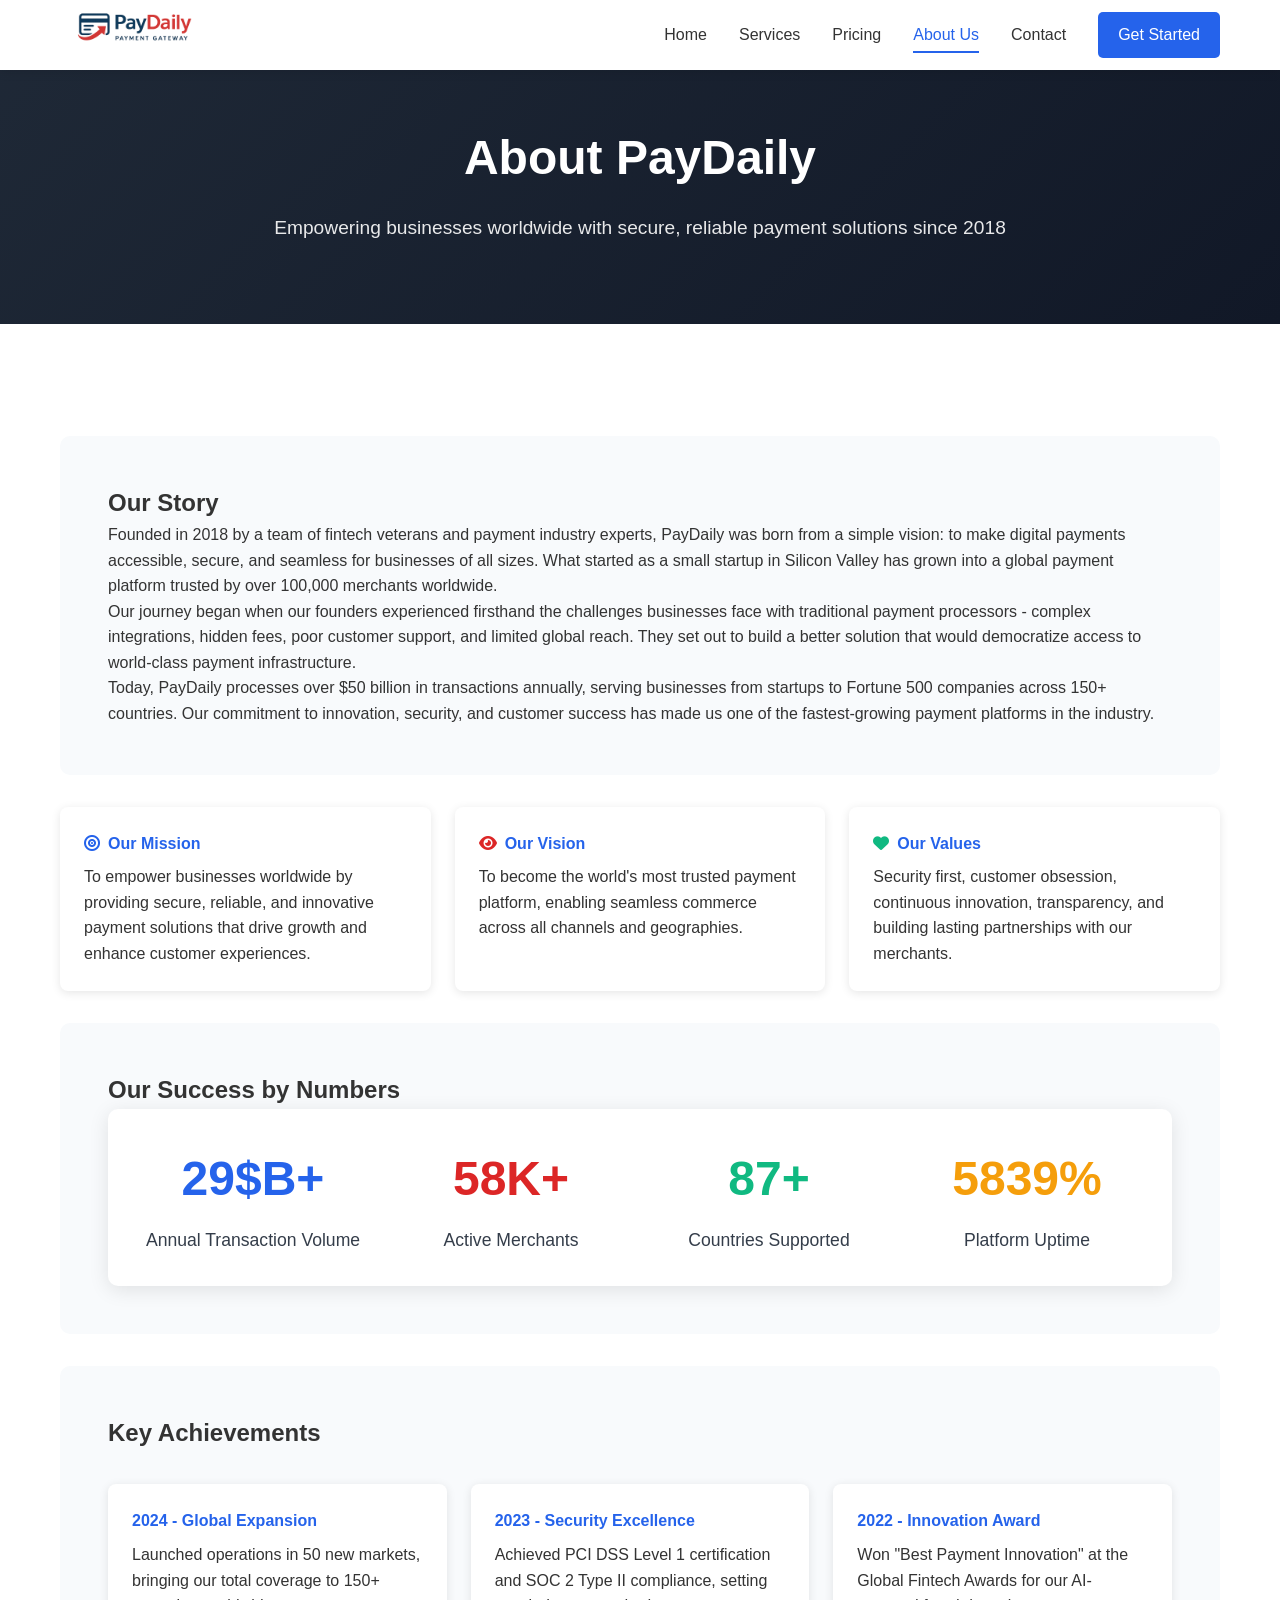
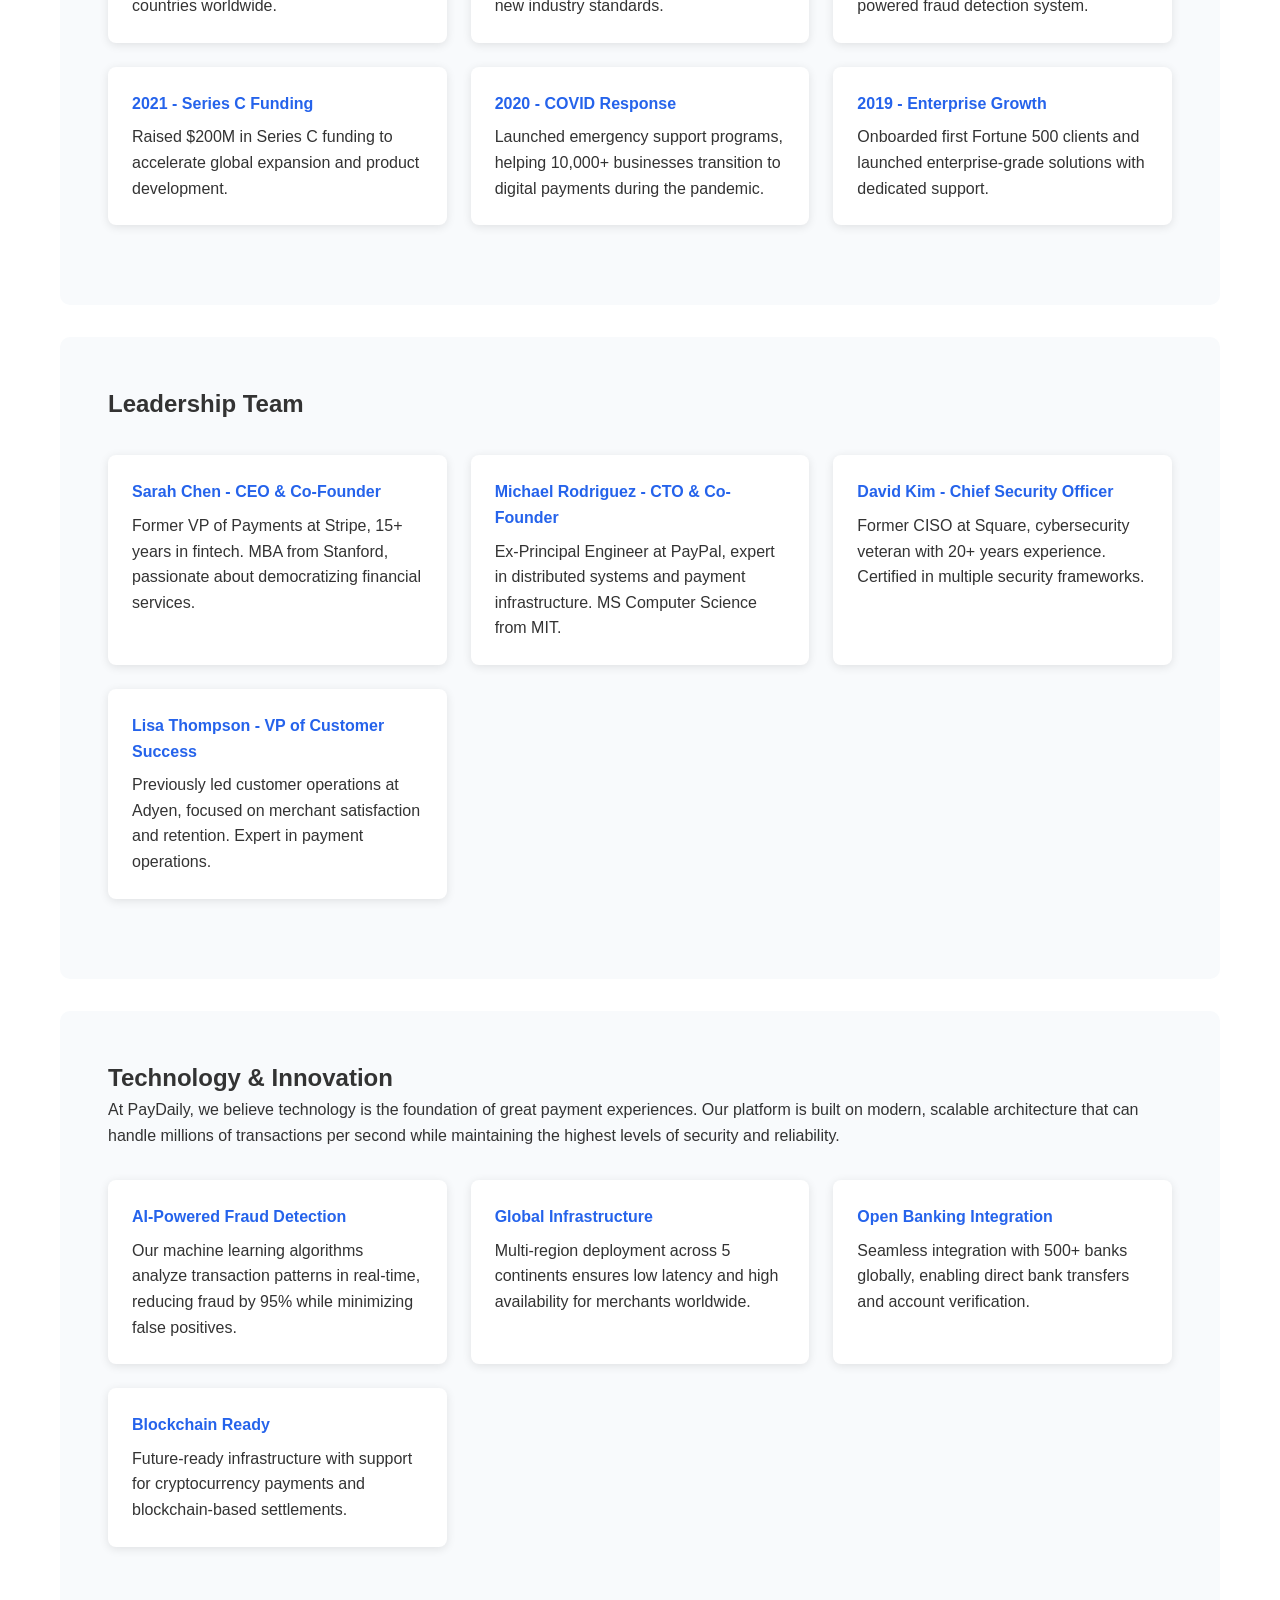
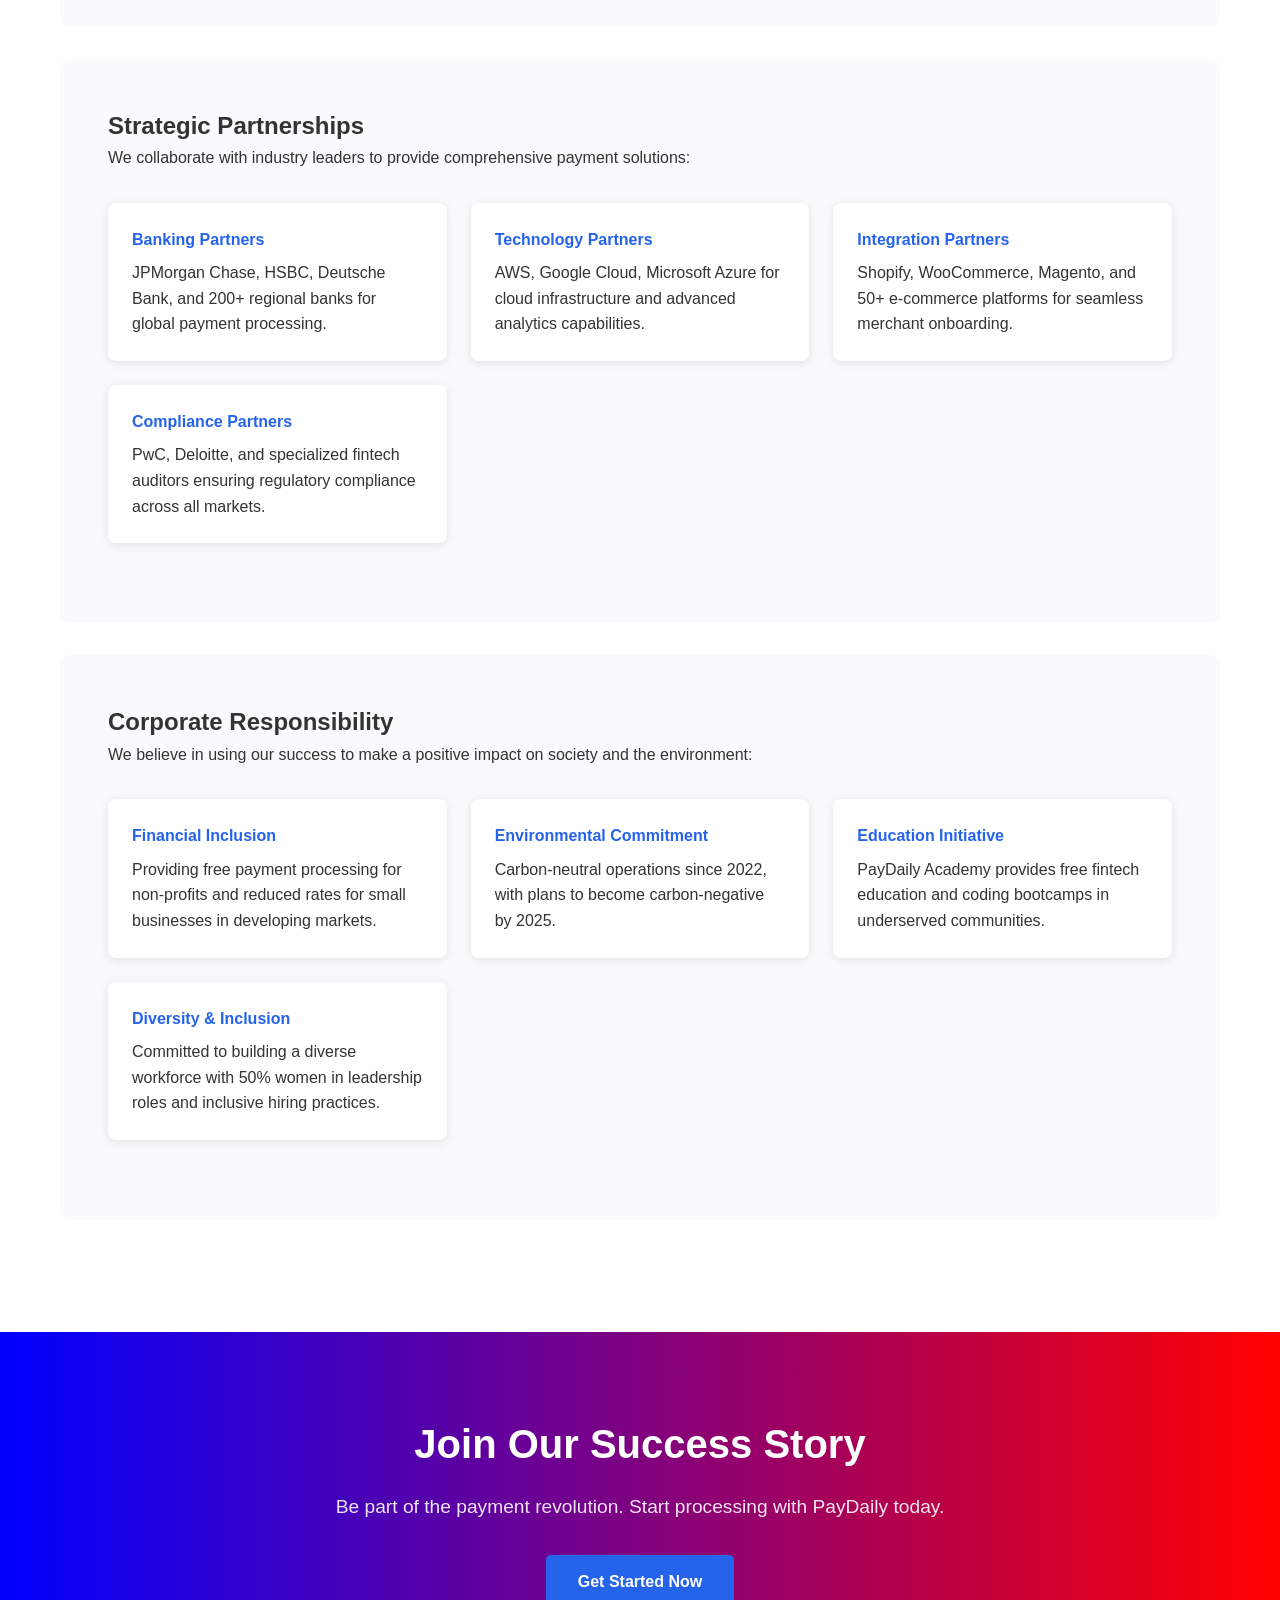
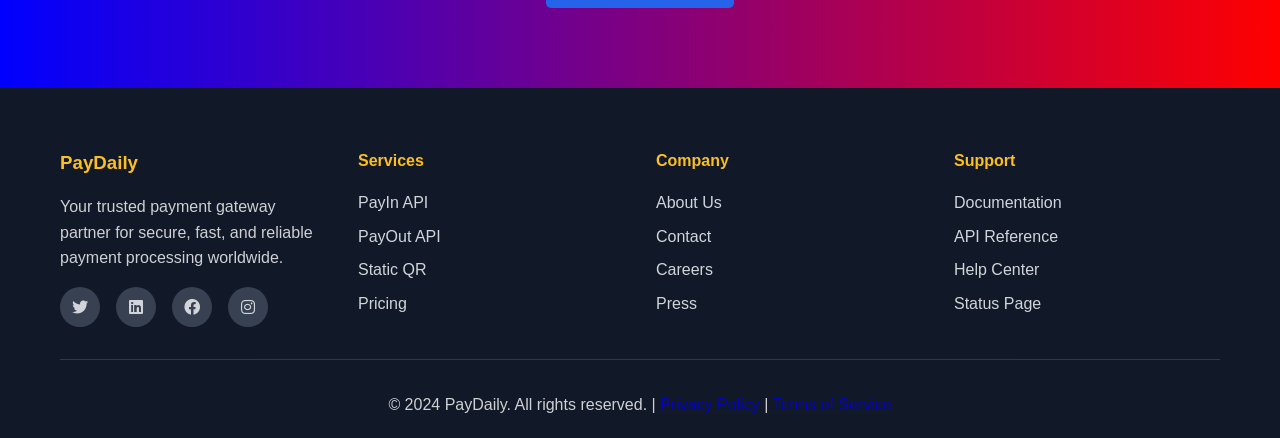
==== commit aea40f67: "Add files via upload" ====
--- a/about.html
+++ b/about.html
@@ -3,7 +3,7 @@
 <head>
     <meta charset="UTF-8">
     <meta name="viewport" content="width=device-width, initial-scale=1.0">
-    <title>About Us - PayDaily</title>
+    <title>About Us - PayDaily Payment Gateway</title>
     <link rel="stylesheet" href="styles.css">
     <link href="https://cdnjs.cloudflare.com/ajax/libs/font-awesome/6.0.0/css/all.min.css" rel="stylesheet">
 </head>
@@ -11,271 +11,272 @@
     <!-- Navigation -->
     <nav class="navbar">
         <div class="nav-container">
-            <div class="logo">
-                <i class="fas fa-credit-card"></i>
-                <span>PayDaily</span>
-            </div>
-            <ul class="nav-menu">
-                <li><a href="index.html" class="nav-link">Home</a></li>
-                <li class="dropdown">
-                    <a href="#" class="nav-link">Services <i class="fas fa-chevron-down"></i></a>
-                    <div class="dropdown-content">
-                        <a href="index.html#payin">PayIn API</a>
-                        <a href="index.html#payout">PayOut API</a>
-                        <a href="index.html#integration">Integration</a>
-                    </div>
-                </li>
-                <li><a href="index.html#pricing" class="nav-link">Pricing</a></li>
-                <li><a href="about.html" class="nav-link active">About</a></li>
-                <li><a href="contact.html" class="nav-link">Contact</a></li>
-            </ul>
-            <div class="hamburger">
-                <span></span>
-                <span></span>
-                <span></span>
+            <div class="nav-logo">
+                <h2><img src="images/logo.png" width="150"></h2>
+            </div>
+            <div class="nav-menu" id="nav-menu">
+                <a href="index.html" class="nav-link">Home</a>
+                <a href="index.html#services" class="nav-link">Services</a>
+                <a href="pricing.html" class="nav-link">Pricing</a>
+                <a href="about.html" class="nav-link active">About Us</a>
+                <a href="contact.html" class="nav-link">Contact</a>
+                <a href="#" class="nav-link btn-primary">Get Started</a>
+            </div>
+            <div class="nav-toggle" id="nav-toggle">
+                <span class="bar"></span>
+                <span class="bar"></span>
+                <span class="bar"></span>
             </div>
         </div>
     </nav>
 
-    <!-- About Hero -->
-    <section class="about-hero">
+    <!-- Page Header -->
+    <section class="page-header">
         <div class="container">
             <h1>About PayDaily</h1>
-            <p>Empowering businesses with secure, reliable, and innovative payment solutions</p>
+            <p>Empowering businesses worldwide with secure, reliable payment solutions since 2018</p>
         </div>
     </section>
 
-    <!-- Company Story -->
-    <section class="company-story">
-        <div class="container">
-            <div class="story-content">
-                <div class="story-text">
-                    <h2>Our Story</h2>
-                    <p>Founded in 2020, PayDaily emerged from a simple vision: to make digital payments accessible, secure, and seamless for businesses of all sizes. We recognized the growing need for reliable payment infrastructure in India's rapidly digitizing economy.</p>
-                    <p>Today, we serve thousands of merchants across various industries, processing millions of transactions monthly with industry-leading security and reliability standards.</p>
-                </div>
-                <div class="story-image">
-                    <div class="image-placeholder">
-                        <i class="fas fa-building"></i>
+    <!-- About Content -->
+    <section class="content-section">
+        <div class="container">
+            <!-- Company Story -->
+            <div class="api-section">
+                <h2>Our Story</h2>
+                <p>Founded in 2018 by a team of fintech veterans and payment industry experts, PayDaily was born from a simple vision: to make digital payments accessible, secure, and seamless for businesses of all sizes. What started as a small startup in Silicon Valley has grown into a global payment platform trusted by over 100,000 merchants worldwide.</p>
+                
+                <p>Our journey began when our founders experienced firsthand the challenges businesses face with traditional payment processors - complex integrations, hidden fees, poor customer support, and limited global reach. They set out to build a better solution that would democratize access to world-class payment infrastructure.</p>
+                
+                <p>Today, PayDaily processes over $50 billion in transactions annually, serving businesses from startups to Fortune 500 companies across 150+ countries. Our commitment to innovation, security, and customer success has made us one of the fastest-growing payment platforms in the industry.</p>
+            </div>
+
+            <!-- Mission & Vision -->
+            <div class="feature-list">
+                <div class="feature-list-item">
+                    <h4><i class="fas fa-bullseye" style="color: #2563eb; margin-right: 0.5rem;"></i>Our Mission</h4>
+                    <p>To empower businesses worldwide by providing secure, reliable, and innovative payment solutions that drive growth and enhance customer experiences.</p>
+                </div>
+                <div class="feature-list-item">
+                    <h4><i class="fas fa-eye" style="color: #dc2626; margin-right: 0.5rem;"></i>Our Vision</h4>
+                    <p>To become the world's most trusted payment platform, enabling seamless commerce across all channels and geographies.</p>
+                </div>
+                <div class="feature-list-item">
+                    <h4><i class="fas fa-heart" style="color: #10b981; margin-right: 0.5rem;"></i>Our Values</h4>
+                    <p>Security first, customer obsession, continuous innovation, transparency, and building lasting partnerships with our merchants.</p>
+                </div>
+            </div>
+
+            <!-- Success Metrics -->
+            <div class="api-section">
+                <h2>Our Success by Numbers</h2>
+                <div class="stats-grid" style="background: white; padding: 2rem; border-radius: 10px; box-shadow: 0 4px 20px rgba(0,0,0,0.1);">
+                    <div class="stat-item" style="color: #1f2937;">
+                        <h3 style="color: #2563eb;">$50B+</h3>
+                        <p>Annual Transaction Volume</p>
+                    </div>
+                    <div class="stat-item" style="color: #1f2937;">
+                        <h3 style="color: #dc2626;">100K+</h3>
+                        <p>Active Merchants</p>
+                    </div>
+                    <div class="stat-item" style="color: #1f2937;">
+                        <h3 style="color: #10b981;">150+</h3>
+                        <p>Countries Supported</p>
+                    </div>
+                    <div class="stat-item" style="color: #1f2937;">
+                        <h3 style="color: #f59e0b;">99.99%</h3>
+                        <p>Platform Uptime</p>
+                    </div>
+                </div>
+            </div>
+
+            <!-- Key Achievements -->
+            <div class="api-section">
+                <h2>Key Achievements</h2>
+                <div class="feature-list">
+                    <div class="feature-list-item">
+                        <h4>2024 - Global Expansion</h4>
+                        <p>Launched operations in 50 new markets, bringing our total coverage to 150+ countries worldwide.</p>
+                    </div>
+                    <div class="feature-list-item">
+                        <h4>2023 - Security Excellence</h4>
+                        <p>Achieved PCI DSS Level 1 certification and SOC 2 Type II compliance, setting new industry standards.</p>
+                    </div>
+                    <div class="feature-list-item">
+                        <h4>2022 - Innovation Award</h4>
+                        <p>Won "Best Payment Innovation" at the Global Fintech Awards for our AI-powered fraud detection system.</p>
+                    </div>
+                    <div class="feature-list-item">
+                        <h4>2021 - Series C Funding</h4>
+                        <p>Raised $200M in Series C funding to accelerate global expansion and product development.</p>
+                    </div>
+                    <div class="feature-list-item">
+                        <h4>2020 - COVID Response</h4>
+                        <p>Launched emergency support programs, helping 10,000+ businesses transition to digital payments during the pandemic.</p>
+                    </div>
+                    <div class="feature-list-item">
+                        <h4>2019 - Enterprise Growth</h4>
+                        <p>Onboarded first Fortune 500 clients and launched enterprise-grade solutions with dedicated support.</p>
+                    </div>
+                </div>
+            </div>
+
+            <!-- Leadership Team -->
+            <div class="api-section">
+                <h2>Leadership Team</h2>
+                <div class="feature-list">
+                    <div class="feature-list-item">
+                        <h4>Sarah Chen - CEO & Co-Founder</h4>
+                        <p>Former VP of Payments at Stripe, 15+ years in fintech. MBA from Stanford, passionate about democratizing financial services.</p>
+                    </div>
+                    <div class="feature-list-item">
+                        <h4>Michael Rodriguez - CTO & Co-Founder</h4>
+                        <p>Ex-Principal Engineer at PayPal, expert in distributed systems and payment infrastructure. MS Computer Science from MIT.</p>
+                    </div>
+                    <div class="feature-list-item">
+                        <h4>David Kim - Chief Security Officer</h4>
+                        <p>Former CISO at Square, cybersecurity veteran with 20+ years experience. Certified in multiple security frameworks.</p>
+                    </div>
+                    <div class="feature-list-item">
+                        <h4>Lisa Thompson - VP of Customer Success</h4>
+                        <p>Previously led customer operations at Adyen, focused on merchant satisfaction and retention. Expert in payment operations.</p>
+                    </div>
+                </div>
+            </div>
+
+            <!-- Technology & Innovation -->
+            <div class="api-section">
+                <h2>Technology & Innovation</h2>
+                <p>At PayDaily, we believe technology is the foundation of great payment experiences. Our platform is built on modern, scalable architecture that can handle millions of transactions per second while maintaining the highest levels of security and reliability.</p>
+                
+                <div class="feature-list">
+                    <div class="feature-list-item">
+                        <h4>AI-Powered Fraud Detection</h4>
+                        <p>Our machine learning algorithms analyze transaction patterns in real-time, reducing fraud by 95% while minimizing false positives.</p>
+                    </div>
+                    <div class="feature-list-item">
+                        <h4>Global Infrastructure</h4>
+                        <p>Multi-region deployment across 5 continents ensures low latency and high availability for merchants worldwide.</p>
+                    </div>
+                    <div class="feature-list-item">
+                        <h4>Open Banking Integration</h4>
+                        <p>Seamless integration with 500+ banks globally, enabling direct bank transfers and account verification.</p>
+                    </div>
+                    <div class="feature-list-item">
+                        <h4>Blockchain Ready</h4>
+                        <p>Future-ready infrastructure with support for cryptocurrency payments and blockchain-based settlements.</p>
+                    </div>
+                </div>
+            </div>
+
+            <!-- Partnerships -->
+            <div class="api-section">
+                <h2>Strategic Partnerships</h2>
+                <p>We collaborate with industry leaders to provide comprehensive payment solutions:</p>
+                
+                <div class="feature-list">
+                    <div class="feature-list-item">
+                        <h4>Banking Partners</h4>
+                        <p>JPMorgan Chase, HSBC, Deutsche Bank, and 200+ regional banks for global payment processing.</p>
+                    </div>
+                    <div class="feature-list-item">
+                        <h4>Technology Partners</h4>
+                        <p>AWS, Google Cloud, Microsoft Azure for cloud infrastructure and advanced analytics capabilities.</p>
+                    </div>
+                    <div class="feature-list-item">
+                        <h4>Integration Partners</h4>
+                        <p>Shopify, WooCommerce, Magento, and 50+ e-commerce platforms for seamless merchant onboarding.</p>
+                    </div>
+                    <div class="feature-list-item">
+                        <h4>Compliance Partners</h4>
+                        <p>PwC, Deloitte, and specialized fintech auditors ensuring regulatory compliance across all markets.</p>
+                    </div>
+                </div>
+            </div>
+
+            <!-- Corporate Responsibility -->
+            <div class="api-section">
+                <h2>Corporate Responsibility</h2>
+                <p>We believe in using our success to make a positive impact on society and the environment:</p>
+                
+                <div class="feature-list">
+                    <div class="feature-list-item">
+                        <h4>Financial Inclusion</h4>
+                        <p>Providing free payment processing for non-profits and reduced rates for small businesses in developing markets.</p>
+                    </div>
+                    <div class="feature-list-item">
+                        <h4>Environmental Commitment</h4>
+                        <p>Carbon-neutral operations since 2022, with plans to become carbon-negative by 2025.</p>
+                    </div>
+                    <div class="feature-list-item">
+                        <h4>Education Initiative</h4>
+                        <p>PayDaily Academy provides free fintech education and coding bootcamps in underserved communities.</p>
+                    </div>
+                    <div class="feature-list-item">
+                        <h4>Diversity & Inclusion</h4>
+                        <p>Committed to building a diverse workforce with 50% women in leadership roles and inclusive hiring practices.</p>
                     </div>
                 </div>
             </div>
         </div>
     </section>
 
-    <!-- Payment Process -->
-    <section class="payment-process">
-        <div class="container">
-            <h2>How Payment Gateway Works</h2>
-            <div class="process-steps">
-                <div class="process-step">
-                    <div class="step-icon">
-                        <i class="fas fa-shopping-cart"></i>
-                    </div>
-                    <h3>Customer Initiates Payment</h3>
-                    <p>Customer selects products/services and proceeds to checkout on merchant's website or app.</p>
-                </div>
-                <div class="process-arrow">
-                    <i class="fas fa-arrow-right"></i>
-                </div>
-                <div class="process-step">
-                    <div class="step-icon">
-                        <i class="fas fa-shield-alt"></i>
-                    </div>
-                    <h3>Secure Data Transmission</h3>
-                    <p>Payment details are encrypted and securely transmitted to PayDaily's payment gateway.</p>
-                </div>
-                <div class="process-arrow">
-                    <i class="fas fa-arrow-right"></i>
-                </div>
-                <div class="process-step">
-                    <div class="step-icon">
-                        <i class="fas fa-university"></i>
-                    </div>
-                    <h3>Bank Authorization</h3>
-                    <p>We forward the request to the customer's bank or payment provider for authorization.</p>
-                </div>
-                <div class="process-arrow">
-                    <i class="fas fa-arrow-right"></i>
-                </div>
-                <div class="process-step">
-                    <div class="step-icon">
-                        <i class="fas fa-check-circle"></i>
-                    </div>
-                    <h3>Transaction Completion</h3>
-                    <p>Upon approval, funds are transferred and both merchant and customer receive confirmation.</p>
-                </div>
-            </div>
-        </div>
-    </section>
-
-    <!-- Mission & Vision -->
-    <section class="mission-vision">
-        <div class="container">
-            <div class="mv-grid">
-                <div class="mv-card">
-                    <div class="mv-icon">
-                        <i class="fas fa-bullseye"></i>
-                    </div>
-                    <h3>Our Mission</h3>
-                    <p>To democratize digital payments by providing secure, reliable, and affordable payment solutions that enable businesses to grow and thrive in the digital economy.</p>
-                </div>
-                <div class="mv-card">
-                    <div class="mv-icon">
-                        <i class="fas fa-eye"></i>
-                    </div>
-                    <h3>Our Vision</h3>
-                    <p>To become India's most trusted payment gateway, known for innovation, security, and exceptional customer service, while contributing to a cashless society.</p>
-                </div>
-            </div>
-        </div>
-    </section>
-
-    <!-- Company Values -->
-    <section class="company-values">
-        <div class="container">
-            <h2>Our Values</h2>
-            <div class="values-grid">
-                <div class="value-card">
-                    <i class="fas fa-lock"></i>
-                    <h3>Security First</h3>
-                    <p>We prioritize the security of every transaction with industry-leading encryption and compliance standards.</p>
-                </div>
-                <div class="value-card">
-                    <i class="fas fa-users"></i>
-                    <h3>Customer Centric</h3>
-                    <p>Our customers' success is our success. We build solutions that truly serve their needs.</p>
-                </div>
-                <div class="value-card">
-                    <i class="fas fa-lightbulb"></i>
-                    <h3>Innovation</h3>
-                    <p>We continuously innovate to stay ahead of market needs and technological advancements.</p>
-                </div>
-                <div class="value-card">
-                    <i class="fas fa-handshake"></i>
-                    <h3>Reliability</h3>
-                    <p>We ensure 99.9% uptime and consistent performance that businesses can depend on.</p>
-                </div>
-            </div>
-        </div>
-    </section>
-
-    <!-- Team Section -->
-    <section class="team-section">
-        <div class="container">
-            <h2>Leadership Team</h2>
-            <div class="team-grid">
-                <div class="team-member">
-                    <div class="member-photo">
-                        <i class="fas fa-user"></i>
-                    </div>
-                    <h3>Rajesh Kumar</h3>
-                    <p class="member-role">CEO & Founder</p>
-                    <p>15+ years in fintech and payments industry</p>
-                </div>
-                <div class="team-member">
-                    <div class="member-photo">
-                        <i class="fas fa-user"></i>
-                    </div>
-                    <h3>Priya Sharma</h3>
-                    <p class="member-role">CTO</p>
-                    <p>Expert in payment systems and security architecture</p>
-                </div>
-                <div class="team-member">
-                    <div class="member-photo">
-                        <i class="fas fa-user"></i>
-                    </div>
-                    <h3>Amit Patel</h3>
-                    <p class="member-role">Head of Operations</p>
-                    <p>Specialist in scaling payment infrastructure</p>
-                </div>
-            </div>
-        </div>
-    </section>
-
-    <!-- Certifications -->
-    <section class="certifications">
-        <div class="container">
-            <h2>Certifications & Compliance</h2>
-            <div class="cert-grid">
-                <div class="cert-card">
-                    <i class="fas fa-certificate"></i>
-                    <h3>PCI DSS Level 1</h3>
-                    <p>Highest level of payment card industry security compliance</p>
-                </div>
-                <div class="cert-card">
-                    <i class="fas fa-shield-alt"></i>
-                    <h3>ISO 27001</h3>
-                    <p>International standard for information security management</p>
-                </div>
-                <div class="cert-card">
-                    <i class="fas fa-balance-scale"></i>
-                    <h3>RBI Compliant</h3>
-                    <p>Fully compliant with Reserve Bank of India regulations</p>
-                </div>
-                <div class="cert-card">
-                    <i class="fas fa-lock"></i>
-                    <h3>256-bit SSL</h3>
-                    <p>Bank-grade encryption for all data transmission</p>
-                </div>
+    <!-- CTA Section -->
+    <section class="cta">
+        <div class="container">
+            <div class="cta-content">
+                <h2>Join Our Success Story</h2>
+                <p>Be part of the payment revolution. Start processing with PayDaily today.</p>
+                <a href="contact.html" class="btn btn-primary">Get Started Now</a>
             </div>
         </div>
     </section>
 
     <!-- Footer -->
     <footer class="footer">
-        <div class="footer-container">
-            <div class="footer-section">
-                <div class="footer-logo">
-                    <i class="fas fa-credit-card"></i>
-                    <span>PayDaily</span>
-                </div>
-                <p>Secure and reliable payment gateway solutions for businesses of all sizes.</p>
-                <div class="social-links">
-                    <a href="#"><i class="fab fa-facebook"></i></a>
-                    <a href="#"><i class="fab fa-twitter"></i></a>
-                    <a href="#"><i class="fab fa-linkedin"></i></a>
-                    <a href="#"><i class="fab fa-instagram"></i></a>
-                </div>
-            </div>
-            <div class="footer-section">
-                <h3>Services</h3>
-                <ul>
-                    <li><a href="index.html#payin">PayIn API</a></li>
-                    <li><a href="index.html#payout">PayOut API</a></li>
-                    <li><a href="index.html#integration">Integration</a></li>
-                    <li><a href="index.html#pricing">Pricing</a></li>
-                </ul>
-            </div>
-            <div class="footer-section">
-                <h3>Company</h3>
-                <ul>
-                    <li><a href="about.html">About Us</a></li>
-                    <li><a href="contact.html">Contact</a></li>
-                    <li><a href="#">Careers</a></li>
-                    <li><a href="#">Blog</a></li>
-                </ul>
-            </div>
-            <div class="footer-section">
-                <h3>Support</h3>
-                <ul>
-                    <li><a href="#">Documentation</a></li>
-                    <li><a href="#">API Reference</a></li>
-                    <li><a href="#">Help Center</a></li>
-                    <li><a href="#">Status Page</a></li>
-                </ul>
-            </div>
-            <div class="footer-section">
-                <h3>Contact Info</h3>
-                <div class="contact-info">
-                    <p><i class="fas fa-envelope"></i> support@paydaily.com</p>
-                    <p><i class="fas fa-phone"></i> +91 98765 43210</p>
-                    <p><i class="fas fa-map-marker-alt"></i> Mumbai, India</p>
-                </div>
-            </div>
-        </div>
-        <div class="footer-bottom">
-            <p>&copy; 2025 PayDaily. All rights reserved. | Privacy Policy | Terms of Service</p>
+        <div class="container">
+            <div class="footer-content">
+                <div class="footer-section">
+                    <h3>PayDaily</h3>
+                    <p>Your trusted payment gateway partner for secure, fast, and reliable payment processing worldwide.</p>
+                    <div class="social-links">
+                        <a href="#"><i class="fab fa-twitter"></i></a>
+                        <a href="#"><i class="fab fa-linkedin"></i></a>
+                        <a href="#"><i class="fab fa-facebook"></i></a>
+                        <a href="#"><i class="fab fa-instagram"></i></a>
+                    </div>
+                </div>
+                <div class="footer-section">
+                    <h4>Services</h4>
+                    <ul>
+                        <li><a href="payin.html">PayIn API</a></li>
+                        <li><a href="payout.html">PayOut API</a></li>
+                        <li><a href="qr-codes.html">Static QR</a></li>
+                        <li><a href="pricing.html">Pricing</a></li>
+                    </ul>
+                </div>
+                <div class="footer-section">
+                    <h4>Company</h4>
+                    <ul>
+                        <li><a href="about.html">About Us</a></li>
+                        <li><a href="contact.html">Contact</a></li>
+                        <li><a href="#">Careers</a></li>
+                        <li><a href="#">Press</a></li>
+                    </ul>
+                </div>
+                <div class="footer-section">
+                    <h4>Support</h4>
+                    <ul>
+                        <li><a href="#">Documentation</a></li>
+                        <li><a href="#">API Reference</a></li>
+                        <li><a href="#">Help Center</a></li>
+                        <li><a href="#">Status Page</a></li>
+                    </ul>
+                </div>
+            </div>
+            <div class="footer-bottom">
+                <p>&copy; 2024 PayDaily. All rights reserved. |<a href="privacy.html"> Privacy Policy </a>|<a href="T&S.html"> Terms of Service</a></p>
+            </div>
         </div>
     </footer>
 
--- a/styles.css
+++ b/styles.css
@@ -39,24 +39,16 @@
     height: 70px;
 }
 
-.logo {
+.nav-logo h2 {
+    color: #2563eb;
+    font-size: 1.8rem;
+    font-weight: bold;
+}
+
+.nav-menu {
     display: flex;
     align-items: center;
-    gap: 10px;
-    font-size: 24px;
-    font-weight: bold;
-    color: #2563eb;
-}
-
-.logo i {
-    font-size: 28px;
-}
-
-.nav-menu {
-    display: flex;
-    list-style: none;
-    gap: 30px;
-    align-items: center;
+    gap: 2rem;
 }
 
 .nav-link {
@@ -64,9 +56,7 @@
     color: #333;
     font-weight: 500;
     transition: color 0.3s ease;
-    display: flex;
-    align-items: center;
-    gap: 5px;
+    position: relative;
 }
 
 .nav-link:hover,
@@ -74,47 +64,36 @@
     color: #2563eb;
 }
 
-.dropdown {
-    position: relative;
-}
-
-.dropdown-content {
-    display: none;
+.nav-link.active::after {
+    content: '';
     position: absolute;
-    top: 100%;
+    bottom: -5px;
     left: 0;
-    background: #fff;
-    min-width: 200px;
-    box-shadow: 0 8px 16px rgba(0,0,0,0.1);
-    border-radius: 8px;
-    padding: 10px 0;
-    z-index: 1001;
-}
-
-.dropdown:hover .dropdown-content {
-    display: block;
-}
-
-.dropdown-content a {
-    display: block;
+    width: 100%;
+    height: 2px;
+    background: #2563eb;
+}
+
+.btn-primary {
+    background: #2563eb !important;
+    color: white !important;
     padding: 10px 20px;
-    text-decoration: none;
-    color: #333;
-    transition: background-color 0.3s ease;
-}
-
-.dropdown-content a:hover {
-    background-color: #f8f9fa;
-    color: #2563eb;
-}
-
-.hamburger {
+    border-radius: 5px;
+    transition: all 0.3s ease;
+}
+
+.btn-primary:hover {
+    background: #1d4ed8 !important;
+    transform: translateY(-2px);
+}
+
+.nav-toggle {
     display: none;
     flex-direction: column;
     cursor: pointer;
 }
 
-.hamburger span {
+.bar {
     width: 25px;
     height: 3px;
     background: #333;
@@ -124,219 +103,124 @@
 
 /* Hero Section */
 .hero {
+    background: linear-gradient(135deg, #2563eb 0%, #657ecf 100%);
+    color: white;
     padding: 120px 0 80px;
-    background: linear-gradient(135deg, #667eea 0%, #764ba2 100%);
-    color: white;
-    overflow: hidden;
-}
-
-.hero-container {
-    max-width: 1200px;
-    margin: 0 auto;
-    padding: 0 20px;
+    min-height: 100vh;
+    display: flex;
+    align-items: center;
+}
+
+.hero .container {
     display: grid;
     grid-template-columns: 1fr 1fr;
-    gap: 60px;
+    gap: 4rem;
     align-items: center;
 }
 
 .hero-content h1 {
     font-size: 3.5rem;
-    font-weight: 700;
-    margin-bottom: 20px;
+    font-weight: bold;
+    margin-bottom: 1.5rem;
     line-height: 1.2;
 }
 
 .hero-content p {
     font-size: 1.2rem;
-    margin-bottom: 30px;
+    margin-bottom: 2rem;
     opacity: 0.9;
 }
 
 .hero-buttons {
     display: flex;
-    gap: 20px;
-    margin-bottom: 40px;
+    gap: 1rem;
+    flex-wrap: wrap;
 }
 
 .btn {
-    padding: 15px 30px;
-    border-radius: 8px;
+    padding: 12px 30px;
+    border-radius: 5px;
     text-decoration: none;
     font-weight: 600;
     transition: all 0.3s ease;
     display: inline-block;
-    text-align: center;
-    border: none;
-    cursor: pointer;
-    font-size: 16px;
-}
-
-.btn-primary {
-    background: #fff;
-    color: #2563eb;
-}
-
-.btn-primary:hover {
-    background: #f8f9fa;
-    transform: translateY(-2px);
+    border: 2px solid transparent;
 }
 
 .btn-secondary {
     background: transparent;
-    color: #fff;
-    border: 2px solid #fff;
+    color: white;
+    border-color: white;
 }
 
 .btn-secondary:hover {
-    background: #fff;
+    background: white;
     color: #2563eb;
-}
-
-.btn-outline {
-    background: transparent;
-    color: #2563eb;
-    border: 2px solid #2563eb;
-}
-
-.btn-outline:hover {
-    background: #2563eb;
-    color: #fff;
-}
-
-.trust-indicators {
-    display: flex;
-    gap: 30px;
-    font-size: 14px;
-    opacity: 0.9;
-}
-
-.trust-indicators span {
-    display: flex;
-    align-items: center;
-    gap: 8px;
 }
 
 .payment-card {
     background: rgba(255,255,255,0.1);
     backdrop-filter: blur(10px);
-    border-radius: 20px;
-    padding: 40px;
+    padding: 3rem;
+    border-radius: 15px;
+    text-align: center;
     border: 1px solid rgba(255,255,255,0.2);
 }
 
-.card-header {
-    display: flex;
-    justify-content: space-between;
-    align-items: center;
-    margin-bottom: 30px;
-}
-
-.card-header h3 {
+.payment-card i {
+    font-size: 4rem;
+    margin-bottom: 1rem;
+    color: #fbbf24;
+}
+
+.payment-card h3 {
     font-size: 1.5rem;
-}
-
-.card-header i {
-    font-size: 2rem;
-}
-
-.payment-methods {
-    display: grid;
-    grid-template-columns: repeat(2, 1fr);
-    gap: 20px;
-}
-
-.method {
-    background: rgba(255,255,255,0.1);
-    padding: 20px;
-    border-radius: 12px;
-    text-align: center;
-    font-size: 2rem;
-    transition: transform 0.3s ease;
-}
-
-.method:hover {
-    transform: scale(1.05);
-}
-
-/* Payment Methods Section */
-.payment-methods-section {
+    margin-bottom: 0.5rem;
+}
+
+/* Services Section */
+.services {
     padding: 80px 0;
-    background: #f8f9fa;
-}
-
-.payment-methods-section h2 {
-    text-align: center;
+    background: #f8fafc;
+}
+
+.section-header {
+    text-align: center;
+    margin-bottom: 4rem;
+}
+
+.section-header h2 {
     font-size: 2.5rem;
-    margin-bottom: 60px;
-    color: #333;
-}
-
-.methods-grid {
-    display: grid;
-    grid-template-columns: repeat(auto-fit, minmax(300px, 1fr));
-    gap: 30px;
-}
-
-.method-card {
-    background: #fff;
-    padding: 40px 30px;
-    border-radius: 12px;
-    text-align: center;
-    box-shadow: 0 5px 15px rgba(0,0,0,0.08);
+    color: #1f2937;
+    margin-bottom: 1rem;
+}
+
+.section-header p {
+    font-size: 1.1rem;
+    color: #6b7280;
+}
+
+.services-grid {
+    display: grid;
+    grid-template-columns: repeat(auto-fit, minmax(350px, 1fr));
+    gap: 2rem;
+}
+
+.service-card {
+    background: white;
+    padding: 2.5rem;
+    border-radius: 10px;
+    box-shadow: 0 4px 20px rgba(0,0,0,0.1);
     transition: transform 0.3s ease, box-shadow 0.3s ease;
-}
-
-.method-card:hover {
+    border-top: 4px solid #2563eb;
+}
+
+.service-card:hover {
     transform: translateY(-5px);
-    box-shadow: 0 15px 30px rgba(0,0,0,0.15);
-}
-
-.method-card i {
-    font-size: 3rem;
-    color: #2563eb;
-    margin-bottom: 20px;
-}
-
-.method-card h3 {
-    font-size: 1.5rem;
-    margin-bottom: 15px;
-    color: #333;
-}
-
-.method-card p {
-    color: #666;
-    font-size: 1rem;
-}
-
-/* API Services */
-.api-services {
-    padding: 80px 0;
-    background: #fff;
-}
-
-.api-services h2 {
-    text-align: center;
-    font-size: 2.5rem;
-    margin-bottom: 60px;
-    color: #333;
-}
-
-.api-grid {
-    display: grid;
-    grid-template-columns: repeat(auto-fit, minmax(500px, 1fr));
-    gap: 40px;
-}
-
-.api-card {
-    background: #fff;
-    padding: 40px;
-    border-radius: 12px;
-    box-shadow: 0 5px 15px rgba(0,0,0,0.08);
-    border-left: 5px solid #2563eb;
-}
-
-.api-icon {
+    box-shadow: 0 8px 30px rgba(0,0,0,0.15);
+}
+
+.service-icon {
     width: 60px;
     height: 60px;
     background: #2563eb;
@@ -344,966 +228,256 @@
     display: flex;
     align-items: center;
     justify-content: center;
-    margin-bottom: 20px;
-}
-
-.api-icon i {
+    margin-bottom: 1.5rem;
+}
+
+.service-icon i {
     font-size: 1.5rem;
-    color: #fff;
-}
-
-.api-card h3 {
-    font-size: 1.8rem;
-    margin-bottom: 15px;
-    color: #333;
-}
-
-.api-card p {
-    color: #666;
-    margin-bottom: 20px;
-    font-size: 1.1rem;
-}
-
-.api-card ul {
+    color: white;
+}
+
+.service-card h3 {
+    font-size: 1.5rem;
+    color: #1f2937;
+    margin-bottom: 1rem;
+}
+
+.service-card p {
+    color: #6b7280;
+    margin-bottom: 1.5rem;
+}
+
+.service-card ul {
     list-style: none;
-    margin-bottom: 30px;
-}
-
-.api-card ul li {
-    padding: 8px 0;
-    color: #666;
+    margin-bottom: 2rem;
+}
+
+.service-card li {
+    padding: 0.5rem 0;
+    color: #4b5563;
     position: relative;
-    padding-left: 25px;
-}
-
-.api-card ul li:before {
-    content: "✓";
+    padding-left: 1.5rem;
+}
+
+.service-card li::before {
+    content: '✓';
     position: absolute;
     left: 0;
     color: #10b981;
     font-weight: bold;
 }
 
-/* Pricing Section */
-.pricing {
+.btn-outline {
+    background: transparent;
+    color: #2563eb;
+    border: 2px solid #2563eb;
+}
+
+.btn-outline:hover {
+    background: #2563eb;
+    color: white;
+}
+
+/* Features Section */
+.features {
     padding: 80px 0;
-    background: #f8f9fa;
-}
-
-.pricing h2 {
-    text-align: center;
+}
+
+.features-grid {
+    display: grid;
+    grid-template-columns: repeat(auto-fit, minmax(300px, 1fr));
+    gap: 2rem;
+}
+
+.feature-item {
+    text-align: center;
+    padding: 2rem;
+}
+
+.feature-item i {
+    font-size: 3rem;
+    color: #dc2626;
+    margin-bottom: 1rem;
+}
+
+.feature-item h3 {
+    font-size: 1.3rem;
+    color: #1f2937;
+    margin-bottom: 1rem;
+}
+
+.feature-item p {
+    color: #6b7280;
+}
+
+/* Stats Section */
+.stats {
+    background: #1f2937;
+    color: white;
+    padding: 60px 0;
+}
+
+.stats-grid {
+    display: grid;
+    grid-template-columns: repeat(auto-fit, minmax(200px, 1fr));
+    gap: 2rem;
+    text-align: center;
+}
+
+.stat-item h3 {
+    font-size: 3rem;
+    color: #fbbf24;
+    margin-bottom: 0.5rem;
+}
+
+.stat-item p {
+    font-size: 1.1rem;
+    opacity: 0.9;
+}
+
+/* CTA Section */
+.cta {
+   background: linear-gradient(to right, blue, red);
+    color: white;
+    padding: 80px 0;
+    text-align: center;
+}
+
+.cta-content h2 {
     font-size: 2.5rem;
-    margin-bottom: 20px;
-    color: #333;
-}
-
-.pricing-subtitle {
-    text-align: center;
+    margin-bottom: 1rem;
+}
+
+.cta-content p {
     font-size: 1.2rem;
-    color: #666;
-    margin-bottom: 60px;
-}
-
-.pricing-grid {
-    display: grid;
-    grid-template-columns: repeat(auto-fit, minmax(300px, 1fr));
-    gap: 30px;
-}
-
-.pricing-card {
-    background: #fff;
-    padding: 40px 30px;
-    border-radius: 12px;
-    text-align: center;
-    box-shadow: 0 5px 15px rgba(0,0,0,0.08);
-    position: relative;
-    transition: transform 0.3s ease;
-}
-
-.pricing-card:hover {
-    transform: translateY(-5px);
-}
-
-.pricing-card.featured {
-    border: 2px solid #2563eb;
-    transform: scale(1.05);
-}
-
-.popular-badge {
-    position: absolute;
-    top: -15px;
-    left: 50%;
-    transform: translateX(-50%);
-    background: #2563eb;
-    color: #fff;
-    padding: 8px 20px;
-    border-radius: 20px;
-    font-size: 14px;
-    font-weight: 600;
-}
-
-.pricing-card h3 {
-    font-size: 1.5rem;
-    margin-bottom: 20px;
-    color: #333;
-}
-
-.price {
-    font-size: 3rem;
-    font-weight: 700;
-    color: #2563eb;
-    margin-bottom: 10px;
-}
-
-.price-desc {
-    color: #666;
-    margin-bottom: 30px;
-}
-
-.pricing-card ul {
+    margin-bottom: 2rem;
+    opacity: 0.9;
+}
+
+/* Footer */
+.footer {
+    background: #111827;
+    color: white;
+    padding: 60px 0 20px;
+}
+
+.footer-content {
+    display: grid;
+    grid-template-columns: repeat(auto-fit, minmax(250px, 1fr));
+    gap: 2rem;
+    margin-bottom: 2rem;
+}
+
+.footer-section h3,
+.footer-section h4 {
+    margin-bottom: 1rem;
+    color: #fbbf24;
+}
+
+.footer-section p {
+    opacity: 0.8;
+    margin-bottom: 1rem;
+}
+
+.footer-section ul {
     list-style: none;
-    text-align: left;
-}
-
-.pricing-card ul li {
-    padding: 10px 0;
-    color: #666;
-    position: relative;
-    padding-left: 25px;
-}
-
-.pricing-card ul li:before {
-    content: "✓";
-    position: absolute;
-    left: 0;
-    color: #10b981;
-    font-weight: bold;
-}
-
-/* Integration Section */
-.integration {
-    padding: 80px 0;
-    background: #fff;
-}
-
-.integration h2 {
-    text-align: center;
-    font-size: 2.5rem;
-    margin-bottom: 60px;
-    color: #333;
-}
-
-.integration-content {
-    display: grid;
-    grid-template-columns: 1fr 1fr;
-    gap: 60px;
-    align-items: start;
-}
-
-.integration-steps {
+}
+
+.footer-section li {
+    margin-bottom: 0.5rem;
+}
+
+.footer-section a {
+    color: #d1d5db;
+    text-decoration: none;
+    transition: color 0.3s ease;
+}
+
+.footer-section a:hover {
+    color: #fbbf24;
+}
+
+.social-links {
     display: flex;
-    flex-direction: column;
-    gap: 30px;
-}
-
-.step {
-    display: flex;
-    align-items: flex-start;
-    gap: 20px;
-}
-
-.step-number {
-    width: 50px;
-    height: 50px;
-    background: #2563eb;
-    color: #fff;
+    gap: 1rem;
+}
+
+.social-links a {
+    width: 40px;
+    height: 40px;
+    background: #374151;
     border-radius: 50%;
     display: flex;
     align-items: center;
     justify-content: center;
-    font-weight: bold;
-    font-size: 1.2rem;
-    flex-shrink: 0;
-}
-
-.step h3 {
-    font-size: 1.3rem;
-    margin-bottom: 10px;
-    color: #333;
-}
-
-.step p {
-    color: #666;
-}
-
-.code-example {
-    background: #1a1a1a;
-    border-radius: 12px;
-    padding: 30px;
-    color: #fff;
-}
-
-.code-example h3 {
-    margin-bottom: 20px;
-    color: #fff;
-}
-
-.code-example pre {
-    background: transparent;
-    border: none;
-    padding: 0;
-    margin: 0;
-    overflow-x: auto;
-}
-
-.code-example code {
-    font-family: 'Courier New', monospace;
-    font-size: 14px;
-    line-height: 1.6;
-}
-
-/* Stats Section */
-.stats {
-    padding: 80px 0;
-    background: #2563eb;
-    color: #fff;
-}
-
-.stats-grid {
-    display: grid;
-    grid-template-columns: repeat(auto-fit, minmax(250px, 1fr));
-    gap: 40px;
-}
-
-.stat-card {
-    text-align: center;
-}
-
-.stat-number {
-    font-size: 3rem;
-    font-weight: 700;
-    margin-bottom: 10px;
-}
-
-.stat-label {
-    font-size: 1.1rem;
-    opacity: 0.9;
-}
-
-/* Footer */
-.footer {
-    background: #1a1a1a;
-    color: #fff;
-    padding: 60px 0 20px;
-}
-
-.footer-container {
-    max-width: 1200px;
-    margin: 0 auto;
-    padding: 0 20px;
-    display: grid;
-    grid-template-columns: repeat(auto-fit, minmax(250px, 1fr));
-    gap: 40px;
-}
-
-.footer-logo {
-    display: flex;
-    align-items: center;
-    gap: 10px;
-    font-size: 24px;
-    font-weight: bold;
-    color: #2563eb;
-    margin-bottom: 20px;
-}
-
-.footer-logo i {
-    font-size: 28px;
-}
-
-.footer-section h3 {
-    margin-bottom: 20px;
-    color: #fff;
-}
-
-.footer-section ul {
-    list-style: none;
-}
-
-.footer-section ul li {
-    margin-bottom: 10px;
-}
-
-.footer-section ul li a {
-    color: #ccc;
-    text-decoration: none;
-    transition: color 0.3s ease;
-}
-
-.footer-section ul li a:hover {
-    color: #2563eb;
-}
-
-.social-links {
-    display: flex;
-    gap: 15px;
-    margin-top: 20px;
-}
-
-.social-links a {
-    width: 40px;
-    height: 40px;
-    background: #333;
-    border-radius: 50%;
-    display: flex;
-    align-items: center;
-    justify-content: center;
-    color: #fff;
-    text-decoration: none;
-    transition: background-color 0.3s ease;
+    transition: background 0.3s ease;
 }
 
 .social-links a:hover {
     background: #2563eb;
 }
 
-.contact-info p {
-    margin-bottom: 10px;
-    color: #ccc;
-    display: flex;
-    align-items: center;
-    gap: 10px;
-}
-
 .footer-bottom {
-    border-top: 1px solid #333;
-    margin-top: 40px;
-    padding-top: 20px;
-    text-align: center;
-    color: #ccc;
-}
-
-/* About Page Styles */
-.about-hero {
-    padding: 120px 0 80px;
-    background: linear-gradient(135deg, #667eea 0%, #764ba2 100%);
-    color: white;
-    text-align: center;
-}
-
-.about-hero h1 {
-    font-size: 3rem;
-    margin-bottom: 20px;
-}
-
-.about-hero p {
-    font-size: 1.2rem;
-    opacity: 0.9;
-}
-
-.company-story {
-    padding: 80px 0;
-    background: #fff;
-}
-
-.story-content {
-    display: grid;
-    grid-template-columns: 2fr 1fr;
-    gap: 60px;
-    align-items: center;
-}
-
-.story-text h2 {
-    font-size: 2.5rem;
-    margin-bottom: 30px;
-    color: #333;
-}
-
-.story-text p {
-    font-size: 1.1rem;
-    color: #666;
-    margin-bottom: 20px;
-    line-height: 1.8;
-}
-
-.story-image {
-    display: flex;
-    justify-content: center;
-}
-
-.image-placeholder {
-    width: 300px;
-    height: 300px;
-    background: #f8f9fa;
-    border-radius: 12px;
-    display: flex;
-    align-items: center;
-    justify-content: center;
-    font-size: 4rem;
-    color: #2563eb;
-}
-
-.payment-process {
-    padding: 80px 0;
-    background: #f8f9fa;
-}
-
-.payment-process h2 {
-    text-align: center;
-    font-size: 2.5rem;
-    margin-bottom: 60px;
-    color: #333;
-}
-
-.process-steps {
-    display: flex;
-    justify-content: space-between;
-    align-items: center;
-    flex-wrap: wrap;
-    gap: 20px;
-}
-
-.process-step {
-    flex: 1;
-    min-width: 200px;
-    text-align: center;
-    padding: 20px;
-}
-
-.step-icon {
-    width: 80px;
-    height: 80px;
-    background: #2563eb;
-    border-radius: 50%;
-    display: flex;
-    align-items: center;
-    justify-content: center;
-    margin: 0 auto 20px;
-    font-size: 2rem;
-    color: #fff;
-}
-
-.process-step h3 {
-    font-size: 1.3rem;
-    margin-bottom: 15px;
-    color: #333;
-}
-
-.process-step p {
-    color: #666;
-    font-size: 0.95rem;
-}
-
-.process-arrow {
-    font-size: 2rem;
-    color: #2563eb;
-}
-
-.mission-vision {
-    padding: 80px 0;
-    background: #fff;
-}
-
-.mv-grid {
-    display: grid;
-    grid-template-columns: repeat(auto-fit, minmax(400px, 1fr));
-    gap: 40px;
-}
-
-.mv-card {
-    background: #f8f9fa;
-    padding: 40px;
-    border-radius: 12px;
-    text-align: center;
-}
-
-.mv-icon {
-    width: 80px;
-    height: 80px;
-    background: #2563eb;
-    border-radius: 50%;
-    display: flex;
-    align-items: center;
-    justify-content: center;
-    margin: 0 auto 20px;
-    font-size: 2rem;
-    color: #fff;
-}
-
-.mv-card h3 {
-    font-size: 1.8rem;
-    margin-bottom: 20px;
-    color: #333;
-}
-
-.mv-card p {
-    color: #666;
-    font-size: 1.1rem;
-    line-height: 1.7;
-}
-
-.company-values {
-    padding: 80px 0;
-    background: #f8f9fa;
-}
-
-.company-values h2 {
-    text-align: center;
-    font-size: 2.5rem;
-    margin-bottom: 60px;
-    color: #333;
-}
-
-.values-grid {
-    display: grid;
-    grid-template-columns: repeat(auto-fit, minmax(250px, 1fr));
-    gap: 30px;
-}
-
-.value-card {
-    background: #fff;
-    padding: 30px;
-    border-radius: 12px;
-    text-align: center;
-    box-shadow: 0 5px 15px rgba(0,0,0,0.08);
-}
-
-.value-card i {
-    font-size: 3rem;
-    color: #2563eb;
-    margin-bottom: 20px;
-}
-
-.value-card h3 {
-    font-size: 1.3rem;
-    margin-bottom: 15px;
-    color: #333;
-}
-
-.value-card p {
-    color: #666;
-    font-size: 0.95rem;
-}
-
-.team-section {
-    padding: 80px 0;
-    background: #fff;
-}
-
-.team-section h2 {
-    text-align: center;
-    font-size: 2.5rem;
-    margin-bottom: 60px;
-    color: #333;
-}
-
-.team-grid {
-    display: grid;
-    grid-template-columns: repeat(auto-fit, minmax(300px, 1fr));
-    gap: 40px;
-}
-
-.team-member {
-    text-align: center;
-    padding: 30px;
-}
-
-.member-photo {
-    width: 120px;
-    height: 120px;
-    background: #f8f9fa;
-    border-radius: 50%;
-    display: flex;
-    align-items: center;
-    justify-content: center;
-    margin: 0 auto 20px;
-    font-size: 3rem;
-    color: #2563eb;
-}
-
-.team-member h3 {
-    font-size: 1.5rem;
-    margin-bottom: 10px;
-    color: #333;
-}
-
-.member-role {
-    color: #2563eb;
-    font-weight: 600;
-    margin-bottom: 10px;
-}
-
-.team-member p {
-    color: #666;
-    font-size: 0.95rem;
-}
-
-.certifications {
-    padding: 80px 0;
-    background: #f8f9fa;
-}
-
-.certifications h2 {
-    text-align: center;
-    font-size: 2.5rem;
-    margin-bottom: 60px;
-    color: #333;
-}
-
-.cert-grid {
-    display: grid;
-    grid-template-columns: repeat(auto-fit, minmax(250px, 1fr));
-    gap: 30px;
-}
-
-.cert-card {
-    background: #fff;
-    padding: 30px;
-    border-radius: 12px;
-    text-align: center;
-    box-shadow: 0 5px 15px rgba(0,0,0,0.08);
-}
-
-.cert-card i {
-    font-size: 3rem;
-    color: #10b981;
-    margin-bottom: 20px;
-}
-
-.cert-card h3 {
-    font-size: 1.3rem;
-    margin-bottom: 15px;
-    color: #333;
-}
-
-.cert-card p {
-    color: #666;
-    font-size: 0.95rem;
-}
-
-/* Contact Page Styles */
-.contact-hero {
-    padding: 120px 0 80px;
-    background: linear-gradient(135deg, #667eea 0%, #764ba2 100%);
-    color: white;
-    text-align: center;
-}
-
-.contact-hero h1 {
-    font-size: 3rem;
-    margin-bottom: 20px;
-}
-
-.contact-hero p {
-    font-size: 1.2rem;
-    opacity: 0.9;
-}
-
-.contact-content {
-    padding: 80px 0;
-    background: #fff;
-}
-
-.contact-grid {
-    display: grid;
-    grid-template-columns: 1fr 1fr;
-    gap: 60px;
-}
-
-.contact-form-section h2 {
-    font-size: 2rem;
-    margin-bottom: 30px;
-    color: #333;
-}
-
-.contact-form {
-    display: flex;
-    flex-direction: column;
-    gap: 20px;
-}
-
-.form-group {
-    display: flex;
-    flex-direction: column;
-}
-
-.form-group label {
-    margin-bottom: 8px;
-    font-weight: 600;
-    color: #333;
-}
-
-.form-group input,
-.form-group select,
-.form-group textarea {
-    padding: 12px;
-    border: 2px solid #e5e7eb;
-    border-radius: 8px;
-    font-size: 16px;
-    transition: border-color 0.3s ease;
-}
-
-.form-group input:focus,
-.form-group select:focus,
-.form-group textarea:focus {
-    outline: none;
-    border-color: #2563eb;
-}
-
-.contact-info-section h2 {
-    font-size: 2rem;
-    margin-bottom: 30px;
-    color: #333;
-}
-
-.contact-cards {
-    display: flex;
-    flex-direction: column;
-    gap: 20px;
-    margin-bottom: 40px;
-}
-
-.contact-card {
-    background: #f8f9fa;
-    padding: 25px;
-    border-radius: 12px;
-    display: flex;
-    align-items: flex-start;
-    gap: 20px;
-}
-
-.contact-icon {
-    width: 50px;
-    height: 50px;
-    background: #2563eb;
-    border-radius: 50%;
-    display: flex;
-    align-items: center;
-    justify-content: center;
-    font-size: 1.2rem;
-    color: #fff;
-    flex-shrink: 0;
-}
-
-.contact-card h3 {
-    font-size: 1.2rem;
-    margin-bottom: 10px;
-    color: #333;
-}
-
-.contact-card p {
-    color: #666;
-    font-size: 0.95rem;
-    margin-bottom: 5px;
-}
-
-.quick-links h3 {
-    font-size: 1.3rem;
-    margin-bottom: 20px;
-    color: #333;
-}
-
-.quick-links ul {
-    list-style: none;
-}
-
-.quick-links ul li {
-    margin-bottom: 10px;
-}
-
-.quick-links ul li a {
-    color: #666;
-    text-decoration: none;
-    display: flex;
-    align-items: center;
-    gap: 10px;
-    transition: color 0.3s ease;
-}
-
-.quick-links ul li a:hover {
-    color: #2563eb;
-}
-
-.faq-section {
-    padding: 80px 0;
-    background: #f8f9fa;
-}
-
-.faq-section h2 {
-    text-align: center;
-    font-size: 2.5rem;
-    margin-bottom: 60px;
-    color: #333;
-}
-
-.faq-grid {
-    display: flex;
-    flex-direction: column;
-    gap: 20px;
-}
-
-.faq-item {
-    background: #fff;
-    border-radius: 12px;
-    overflow: hidden;
-    box-shadow: 0 2px 10px rgba(0,0,0,0.05);
-}
-
-.faq-question {
-    padding: 25px;
-    cursor: pointer;
-    display: flex;
-    justify-content: space-between;
-    align-items: center;
-    transition: background-color 0.3s ease;
-}
-
-.faq-question:hover {
-    background: #f8f9fa;
-}
-
-.faq-question h3 {
-    font-size: 1.2rem;
-    color: #333;
-}
-
-.faq-question i {
-    color: #2563eb;
-    transition: transform 0.3s ease;
-}
-
-.faq-answer {
-    padding: 0 25px 25px;
-    display: none;
-}
-
-.faq-answer p {
-    color: #666;
-    line-height: 1.6;
-}
-
-.faq-item.active .faq-answer {
-    display: block;
-}
-
-.faq-item.active .faq-question i {
-    transform: rotate(180deg);
-}
-
-.map-section {
-    padding: 80px 0;
-    background: #fff;
-}
-
-.map-section h2 {
-    text-align: center;
-    font-size: 2.5rem;
-    margin-bottom: 60px;
-    color: #333;
-}
-
-.map-placeholder {
-    height: 400px;
-    background: #f8f9fa;
-    border-radius: 12px;
-    display: flex;
-    align-items: center;
-    justify-content: center;
-}
-
-.map-content {
-    text-align: center;
-}
-
-.map-content i {
-    font-size: 4rem;
-    color: #2563eb;
-    margin-bottom: 20px;
-}
-
-.map-content h3 {
-    font-size: 1.5rem;
-    margin-bottom: 15px;
-    color: #333;
-}
-
-.map-content p {
-    color: #666;
-    margin-bottom: 20px;
+    border-top: 1px solid #374151;
+    padding-top: 2rem;
+    text-align: center;
+    opacity: 0.8;
 }
 
 /* Responsive Design */
 @media (max-width: 768px) {
-    .hamburger {
-        display: flex;
-    }
-    
     .nav-menu {
         position: fixed;
         left: -100%;
         top: 70px;
         flex-direction: column;
-        background-color: #fff;
+        background-color: white;
         width: 100%;
         text-align: center;
         transition: 0.3s;
         box-shadow: 0 10px 27px rgba(0,0,0,0.05);
-        padding: 20px 0;
-    }
-    
+        padding: 2rem 0;
+    }
+
     .nav-menu.active {
         left: 0;
     }
-    
-    .hero-container {
+
+    .nav-toggle {
+        display: flex;
+    }
+
+    .nav-toggle.active .bar:nth-child(2) {
+        opacity: 0;
+    }
+
+    .nav-toggle.active .bar:nth-child(1) {
+        transform: translateY(8px) rotate(45deg);
+    }
+
+    .nav-toggle.active .bar:nth-child(3) {
+        transform: translateY(-8px) rotate(-45deg);
+    }
+
+    .hero .container {
         grid-template-columns: 1fr;
         text-align: center;
-        gap: 40px;
-    }
-    
+    }
+
     .hero-content h1 {
         font-size: 2.5rem;
     }
-    
-    .hero-buttons {
-        justify-content: center;
-    }
-    
-    .trust-indicators {
-        justify-content: center;
-        flex-wrap: wrap;
-    }
-    
-    .methods-grid,
-    .api-grid,
-    .pricing-grid {
+
+    .services-grid {
         grid-template-columns: 1fr;
     }
-    
-    .integration-content {
+
+    .features-grid {
         grid-template-columns: 1fr;
-        gap: 40px;
-    }
-    
-    .process-steps {
-        flex-direction: column;
-    }
-    
-    .process-arrow {
-        transform: rotate(90deg);
-    }
-    
-    .story-content {
-        grid-template-columns: 1fr;
-        text-align: center;
-    }
-    
-    .contact-grid {
-        grid-template-columns: 1fr;
-        gap: 40px;
-    }
-    
-    .mv-grid {
-        grid-template-columns: 1fr;
+    }
+
+    .stats-grid {
+        grid-template-columns: repeat(2, 1fr);
     }
 }
 
@@ -1311,26 +485,195 @@
     .hero-content h1 {
         font-size: 2rem;
     }
-    
-    .hero-buttons {
-        flex-direction: column;
-        align-items: center;
-    }
-    
-    .btn {
-        width: 100%;
-        max-width: 300px;
-    }
-    
-    .about-hero h1,
-    .contact-hero h1 {
+
+    .section-header h2 {
         font-size: 2rem;
     }
-    
-    .payment-methods-section h2,
-    .api-services h2,
-    .pricing h2,
-    .integration h2 {
-        font-size: 2rem;
-    }
+
+    .stats-grid {
+        grid-template-columns: 1fr;
+    }
+}
+
+/* Page-specific styles */
+.page-header {
+    background: linear-gradient(135deg, #1f2937 0%, #111827 100%);
+    color: white;
+    padding: 120px 0 80px;
+    text-align: center;
+}
+
+.page-header h1 {
+    font-size: 3rem;
+    margin-bottom: 1rem;
+}
+
+.page-header p {
+    font-size: 1.2rem;
+    opacity: 0.9;
+}
+
+.content-section {
+    padding: 80px 0;
+}
+
+.pricing-grid {
+    display: grid;
+    grid-template-columns: repeat(auto-fit, minmax(300px, 1fr));
+    gap: 2rem;
+    margin-top: 3rem;
+}
+
+.pricing-card {
+    background: white;
+    border-radius: 10px;
+    padding: 2.5rem;
+    box-shadow: 0 4px 20px rgba(0,0,0,0.1);
+    text-align: center;
+    position: relative;
+    border: 2px solid transparent;
+    transition: all 0.3s ease;
+}
+
+.pricing-card.featured {
+    border-color: #2563eb;
+    transform: scale(1.05);
+}
+
+.pricing-card:hover {
+    transform: translateY(-5px);
+    box-shadow: 0 8px 30px rgba(0,0,0,0.15);
+}
+
+.pricing-card h3 {
+    font-size: 1.5rem;
+    color: #1f2937;
+    margin-bottom: 1rem;
+}
+
+.price {
+    font-size: 3rem;
+    font-weight: bold;
+    color: #2563eb;
+    margin-bottom: 0.5rem;
+}
+
+.price-period {
+    color: #6b7280;
+    margin-bottom: 2rem;
+}
+
+.pricing-features {
+    list-style: none;
+    margin-bottom: 2rem;
+}
+
+.pricing-features li {
+    padding: 0.5rem 0;
+    color: #4b5563;
+}
+
+.contact-form {
+    max-width: 600px;
+    margin: 0 auto;
+    background: white;
+    padding: 2.5rem;
+    border-radius: 10px;
+    box-shadow: 0 4px 20px rgba(0,0,0,0.1);
+}
+
+.form-group {
+    margin-bottom: 1.5rem;
+}
+
+.form-group label {
+    display: block;
+    margin-bottom: 0.5rem;
+    color: #374151;
+    font-weight: 500;
+}
+
+.form-group input,
+.form-group textarea,
+.form-group select {
+    width: 100%;
+    padding: 12px;
+    border: 2px solid #e5e7eb;
+    border-radius: 5px;
+    font-size: 1rem;
+    transition: border-color 0.3s ease;
+}
+
+.form-group input:focus,
+.form-group textarea:focus,
+.form-group select:focus {
+    outline: none;
+    border-color: #2563eb;
+}
+
+.form-group textarea {
+    height: 120px;
+    resize: vertical;
+}
+
+.contact-info {
+    display: grid;
+    grid-template-columns: repeat(auto-fit, minmax(250px, 1fr));
+    gap: 2rem;
+    margin-top: 3rem;
+}
+
+.contact-item {
+    text-align: center;
+    padding: 2rem;
+    background: white;
+    border-radius: 10px;
+    box-shadow: 0 4px 20px rgba(0,0,0,0.1);
+}
+
+.contact-item i {
+    font-size: 2.5rem;
+    color: #2563eb;
+    margin-bottom: 1rem;
+}
+
+.contact-item h3 {
+    color: #1f2937;
+    margin-bottom: 0.5rem;
+}
+
+.api-section {
+    background: #f8fafc;
+    padding: 3rem;
+    border-radius: 10px;
+    margin: 2rem 0;
+}
+
+.code-block {
+    background: #1f2937;
+    color: #e5e7eb;
+    padding: 1.5rem;
+    border-radius: 5px;
+    overflow-x: auto;
+    font-family: 'Courier New', monospace;
+    margin: 1rem 0;
+}
+
+.feature-list {
+    display: grid;
+    grid-template-columns: repeat(auto-fit, minmax(250px, 1fr));
+    gap: 1.5rem;
+    margin: 2rem 0;
+}
+
+.feature-list-item {
+    background: white;
+    padding: 1.5rem;
+    border-radius: 8px;
+    box-shadow: 0 2px 10px rgba(0,0,0,0.1);
+}
+
+.feature-list-item h4 {
+    color: #2563eb;
+    margin-bottom: 0.5rem;
 }
